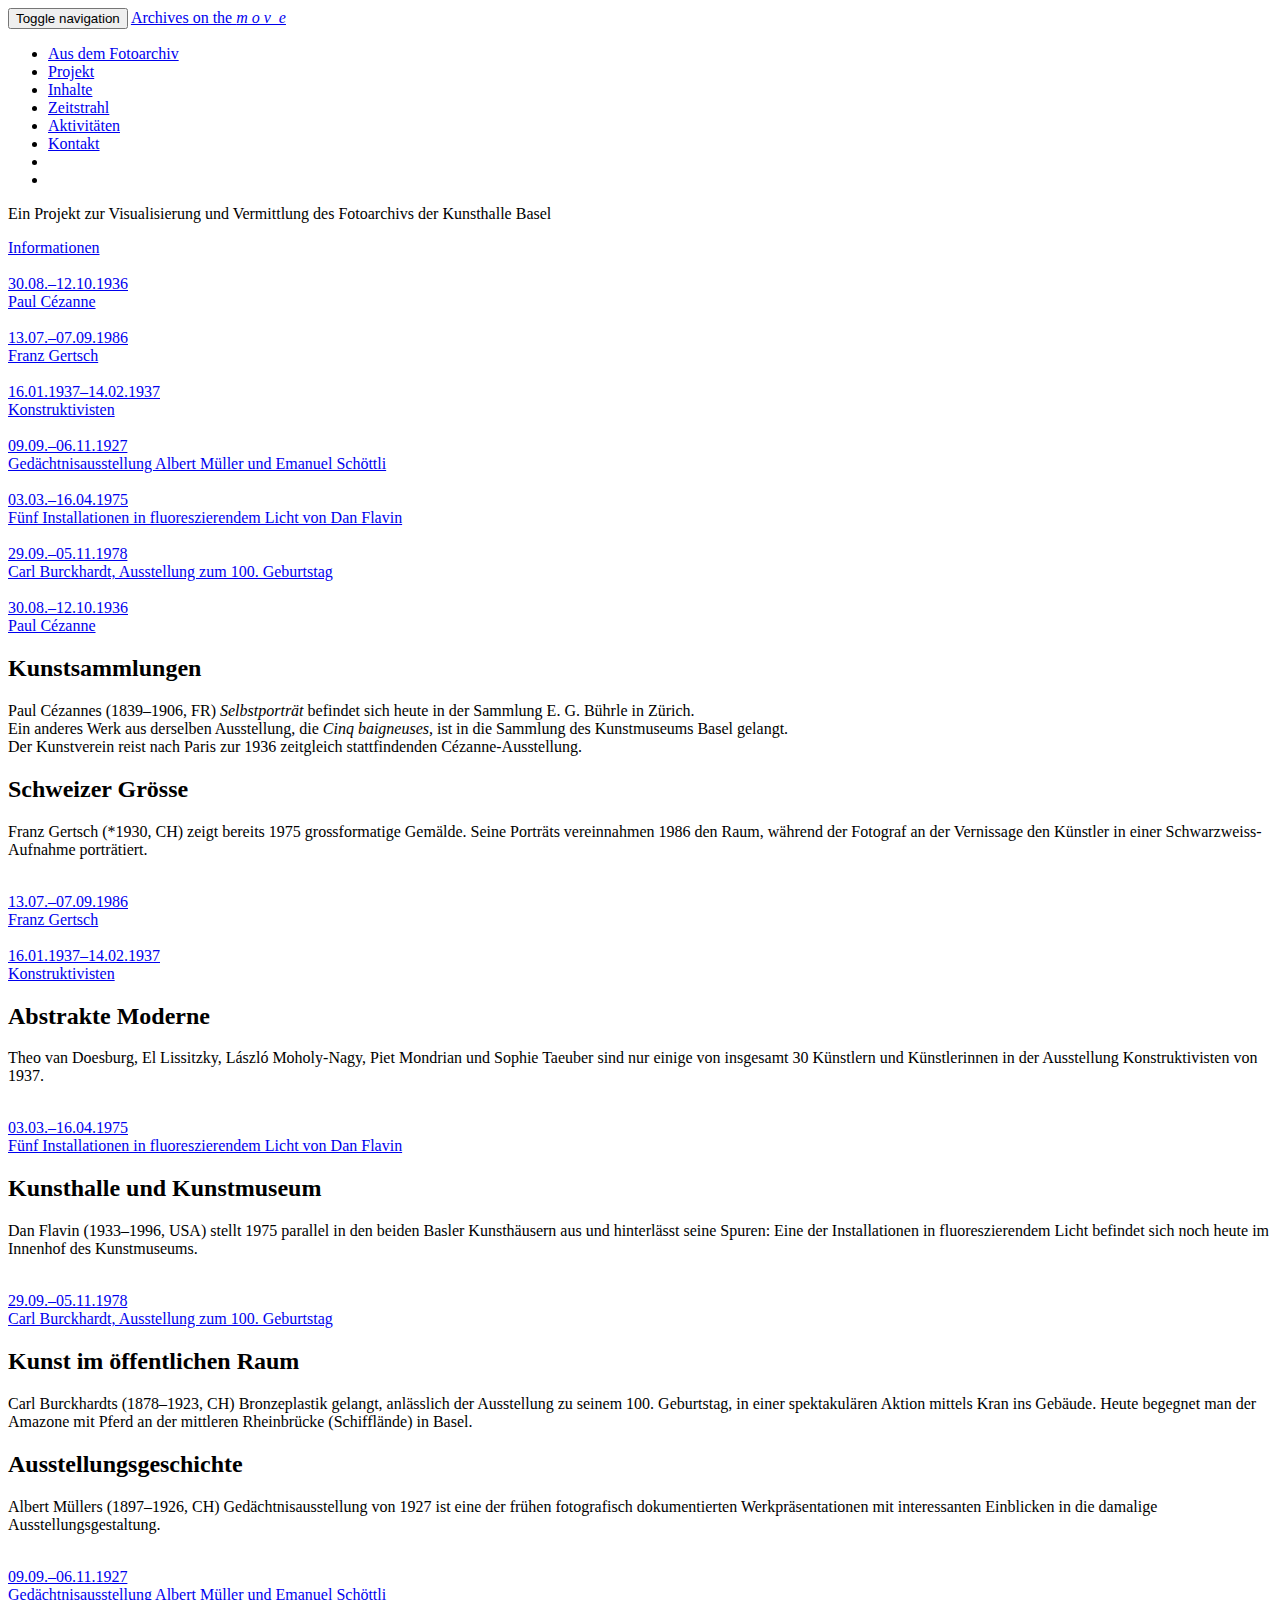
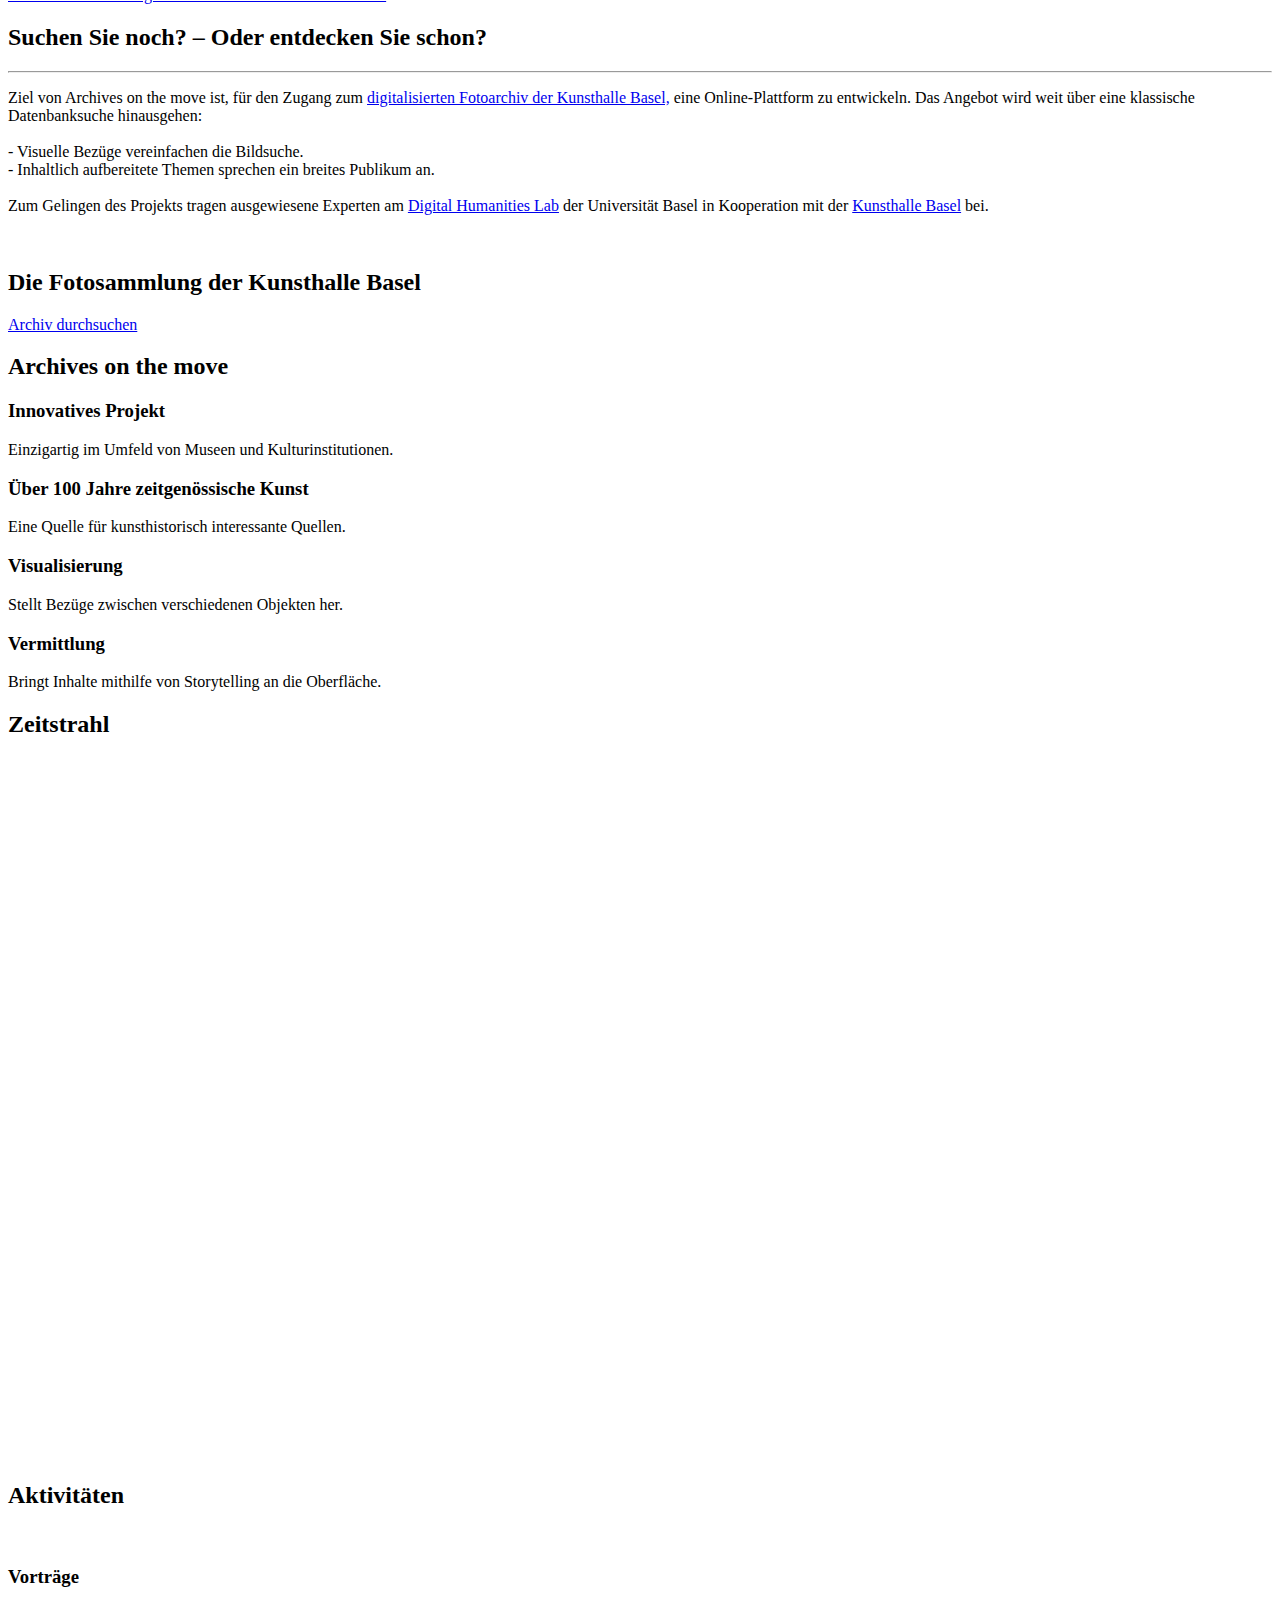
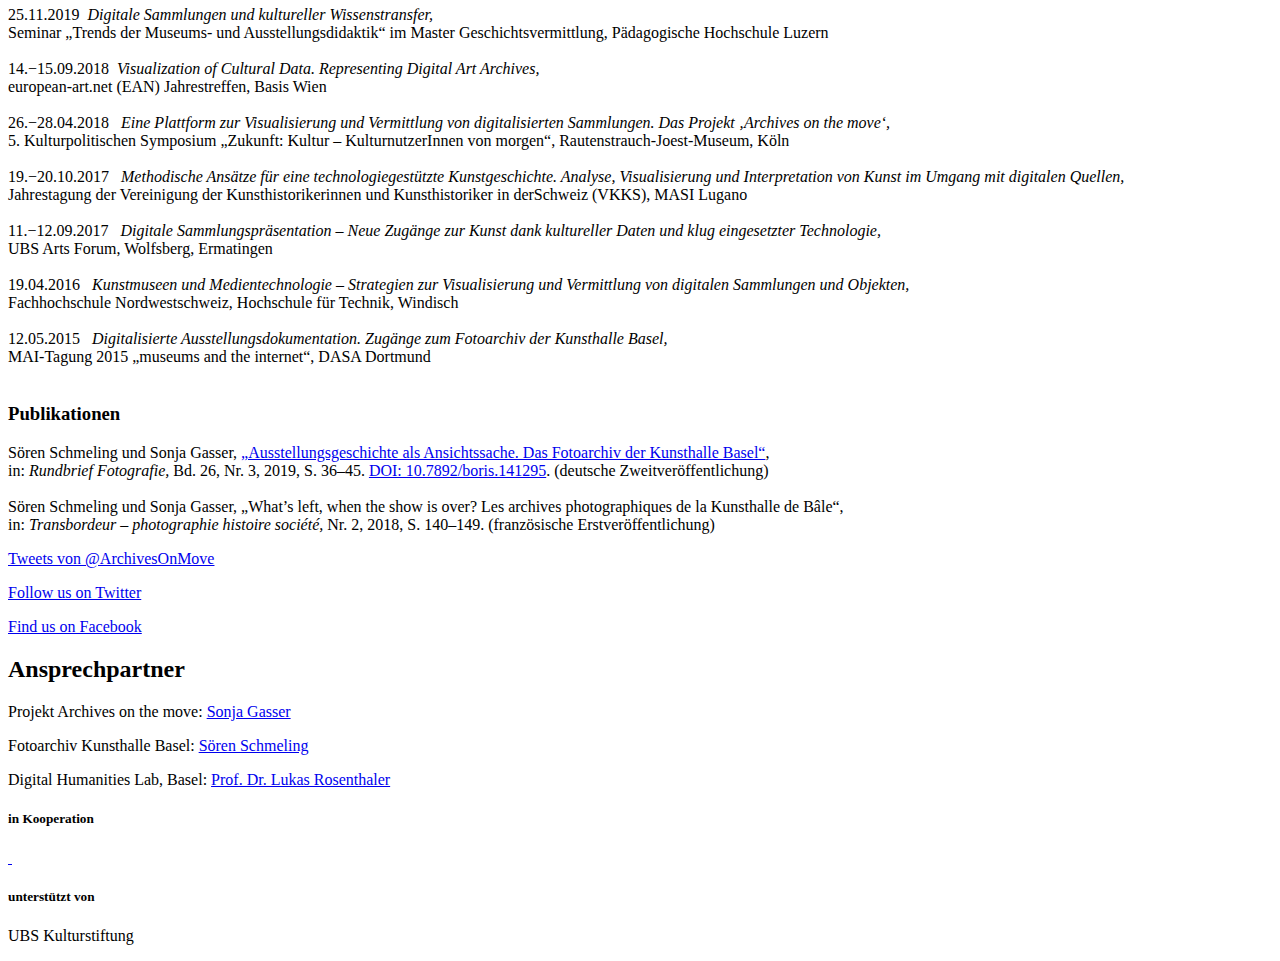
==== index.html @ 8bf98c9d "Initial commit" ====
﻿<!DOCTYPE html>
<html lang="de">

<head>

    <meta charset="utf-8">
    <meta http-equiv="X-UA-Compatible" content="IE=edge">
    <meta name="viewport" content="width=device-width, initial-scale=1">
    <meta name="description" content="">
    <meta name="author" content="">

    <title>Archives on the m o v e - Kunsthalle Basel</title>

    <!-- Bootstrap Core CSS -->
    <link rel="stylesheet" href="css/bootstrap.min.css" type="text/css">

    <!-- Custom Fonts -->
    <link href='http://fonts.googleapis.com/css?family=Open+Sans:300italic,400italic,600italic,700italic,800italic,400,300,600,700,800' rel='stylesheet' type='text/css'>
    <link href='http://fonts.googleapis.com/css?family=Merriweather:400,300,300italic,400italic,700,700italic,900,900italic' rel='stylesheet' type='text/css'>
    <link rel="stylesheet" href="font-awesome/css/font-awesome.min.css" type="text/css">

    <!-- Plugin CSS -->
    <link rel="stylesheet" href="css/animate.min.css" type="text/css">

    <!-- Custom CSS -->
    <link rel="stylesheet" href="css/creative.css" type="text/css">

    <!-- HTML5 Shim and Respond.js IE8 support of HTML5 elements and media queries -->
    <!-- WARNING: Respond.js doesn't work if you view the page via file:// -->
    <!--[if lt IE 9]>
        <script src="https://oss.maxcdn.com/libs/html5shiv/3.7.0/html5shiv.js"></script>
        <script src="https://oss.maxcdn.com/libs/respond.js/1.4.2/respond.min.js"></script>
    <![endif]-->

</head>

<body id="page-top">

    <nav id="mainNav" class="navbar navbar-default navbar-fixed-top">
        <div class="container-fluid">
            <!-- Brand and toggle get grouped for better mobile display -->
            <div class="navbar-header">
                <button type="button" class="navbar-toggle collapsed" data-toggle="collapse" data-target="#bs-example-navbar-collapse-1">
                    <span class="sr-only">Toggle navigation</span>
                    <span class="icon-bar"></span>
                    <span class="icon-bar"></span>
                    <span class="icon-bar"></span>
                </button>
                <a class="navbar-brand page-scroll" href="#page-top">Archives on the <i>m o v &nbspe</i></a>
            </div>

            <!-- Collect the nav links, forms, and other content for toggling -->
            <div class="collapse navbar-collapse" id="bs-example-navbar-collapse-1">
                <ul class="nav navbar-nav navbar-right">
                    <li>
                        <a class="page-scroll" href="#portfolio">Aus dem Fotoarchiv</a>
                    </li>
                    <li>
                        <a class="page-scroll" href="#project">Projekt</a>
                    </li>

                    <li>
                        <a class="page-scroll" href="#inhalte">Inhalte</a>
                    </li>
                    <li>
                        <a class="page-scroll" href="#zeitstrahl">Zeitstrahl</a>
                    </li>
                    <li>
                        <a class="page-scroll" href="#aktivitäten">Aktivitäten</a>
                    </li>
                    <li>
                        <a class="page-scroll" href="#contact">Kontakt</a>
                    </li>
                    <li>
                        <a class="fa fa-twitter" aria-hidden="true" href="https://twitter.com/ArchivesOnMove" target="_blank"></a>
                    </li>
                    <li>
                        <a class="fa fa-facebook" aria-hidden="true" href="https://www.facebook.com/profile.php?id=100011078956440" target="_blank"></a>
                    </li>
                </ul>
            </div>
            <!-- /.navbar-collapse -->
        </div>
        <!-- /.container-fluid -->
    </nav>

    <header>
        <div class="header-content">
            <div class="header-content-inner">
                <!-- <h1>Archives on the m o v &nbspe</h1> -->
                <p>Ein Projekt zur Visualisierung und Vermittlung des Fotoarchivs der Kunsthalle Basel</p>
                <a href="#project" class="btn btn-primary btn-xl page-scroll">Informationen</a>
            </div>
        </div>
    </header>

    <section class="no-padding" id="portfolio">
        <div class="container-fluid">
            <div class="row no-gutter">
                <div class="col-lg-4 col-sm-6">
                    <a href="#cezanne" class="portfolio-box">
                        <img src="http://www.salsah.org/core/sendlocdata.php?res=318632&qtype=full&reduce=3" class="img-responsive" alt="">
                        <div class="portfolio-box-caption">
                            <div class="portfolio-box-caption-content">
                                <div class="project-category text-faded">
                                    30.08.–12.10.1936
                                </div>
                                <div class="project-name">
                                    Paul Cézanne
                                </div>
                            </div>
                        </div>
                    </a>
                </div>
                <div class="col-lg-4 col-sm-6">
                    <a href="#gertsch" class="portfolio-box">
                        <img src="http://www.salsah.org/core/sendlocdata.php?res=60786&qtype=full&reduce=2" class="img-responsive" alt="">
                        <div class="portfolio-box-caption">
                            <div class="portfolio-box-caption-content">
                                <div class="project-category text-faded">
                                    13.07.–07.09.1986
                                </div>
                                <div class="project-name">
                                    Franz Gertsch
                                </div>
                            </div>
                        </div>
                    </a>
                </div>
                <div class="col-lg-4 col-sm-6">
                    <a href="#konstruktivisten" class="portfolio-box">
                        <img src="http://www.salsah.org/core/sendlocdata.php?res=59582&qtype=full&reduce=3" class="img-responsive" alt="">
                        <div class="portfolio-box-caption">
                            <div class="portfolio-box-caption-content">
                                <div class="project-category text-faded">
                                    16.01.1937–14.02.1937
                                </div>
                                <div class="project-name">
                                    Konstruktivisten
                                </div>
                            </div>
                        </div>
                    </a>
                </div>
                <div class="col-lg-4 col-sm-6">
                    <a href="#müller" class="portfolio-box">
                        <img src="http://www.salsah.org/core/sendlocdata.php?res=319058&qtype=full&reduce=3" class="img-responsive" alt="">
                        <div class="portfolio-box-caption">
                            <div class="portfolio-box-caption-content">
                                <div class="project-category text-faded">
                                    09.09.–06.11.1927
                                </div>
                                <div class="project-name">
                                    Gedächtnisausstellung Albert Müller und Emanuel Schöttli
                                </div>
                            </div>
                        </div>
                    </a>
                </div>
                <div class="col-lg-4 col-sm-6">
                    <a href="#flavin" class="portfolio-box">
                        <img src="http://www.salsah.org/core/sendlocdata.php?res=60754&qtype=full&reduce=3" class="img-responsive" alt="">
                        <div class="portfolio-box-caption">
                            <div class="portfolio-box-caption-content">
                                <div class="project-category text-faded">
                                    03.03.–16.04.1975
                                </div>
                                <div class="project-name">
                                    Fünf Installationen in fluoreszierendem Licht von Dan Flavin
                                </div>
                            </div>
                        </div>
                    </a>
                </div>
                <div class="col-lg-4 col-sm-6">
                    <a href="#burckhardt" class="portfolio-box">
                        <img src="http://www.salsah.org/core/sendlocdata.php?res=319160&qtype=full&reduce=2" class="img-responsive" alt="">
                        <div class="portfolio-box-caption">
                            <div class="portfolio-box-caption-content">
                                <div class="project-category text-faded">
                                    29.09.–05.11.1978
                                </div>
                                <div class="project-name">
                                    Carl Burckhardt, Ausstellung zum 100. Geburtstag
                                </div>
                            </div>
                        </div>
                    </a>
                </div>
            </div>
        </div>
    </section>

    <section class="bg-primary" id="album">
        <div class="container">
            <div class="row">
                <div class="col-sm-3 text-left">
                    <a href="#" class="portfolio-box">
                        <img src="http://www.salsah.org/core/sendlocdata.php?res=318632&qtype=full&reduce=4" class="img-responsive" id="cezanne" alt="">
                        <div class="portfolio-box-caption">
                            <div class="portfolio-box-caption-content">
                                <div class="project-category text-faded">
                                    30.08.–12.10.1936
                                </div>
                                <div class="project-name">
                                    Paul Cézanne
                                </div>
                            </div>
                        </div>
                    </a>
                    <p></p>
                    <h2 class="section-heading">Kunstsammlungen</h2>
                    <p class="text-faded">
                        Paul Cézannes (1839–1906, FR) <i>Selbstporträt</i> befindet sich heute in der Sammlung E. G. Bührle in Zürich. </br>
                        Ein anderes Werk aus derselben Ausstellung, die <i>Cinq baigneuses,</i> ist in die Sammlung des Kunstmuseums Basel gelangt. </br>
                        Der Kunstverein reist nach Paris zur 1936 zeitgleich stattfindenden Cézanne-Ausstellung.
                    </p>
                </div>
                <div class="col-sm-3 text-left">
                    <h2 class="section-heading" id="gertsch">Schweizer Grösse</h2>
                    <p class="text-faded">
                        Franz Gertsch (*1930, CH) zeigt bereits 1975 grossformatige Gemälde. Seine Porträts vereinnahmen 1986 den Raum, während der Fotograf an der Vernissage den Künstler in einer Schwarzweiss-Aufnahme porträtiert.
                    </p>
                    <a href="#" class="portfolio-box">
                        <img src="http://www.salsah.org/core/sendlocdata.php?res=60786&qtype=full&reduce=4" class="img-responsive" alt="">
                        <div class="portfolio-box-caption">
                            <div class="portfolio-box-caption-content">
                                <div class="project-category text-faded">
                                    13.07.–07.09.1986
                                </div>
                                <div class="project-name">
                                    Franz Gertsch
                                </div>
                            </div>
                        </div>
                    </a>
                </div>
                <div class="col-sm-3 col-sm-offset-3 text-left">
                    <a href="#" class="portfolio-box">
                        <img src="http://www.salsah.org/core/sendlocdata.php?res=59582&qtype=full&reduce=4" class="img-responsive" id="konstruktivisten" alt="">
                        <div class="portfolio-box-caption">
                            <div class="portfolio-box-caption-content">
                                <div class="project-category text-faded">
                                    16.01.1937–14.02.1937
                                </div>
                                <div class="project-name">
                                    Konstruktivisten
                                </div>
                            </div>
                        </div>
                    </a>
                    <p></p>
                    <h2 class="section-heading">Abstrakte Moderne</h2>
                    <p class="text-faded">
                        Theo van Doesburg, El Lissitzky, László Moholy-Nagy, Piet Mondrian und Sophie Taeuber sind nur einige von insgesamt 30 Künstlern und Künstlerinnen in der Ausstellung Konstruktivisten von 1937.
                    </p>
                </div>
            </div>
            <div class="clearfix visible-sm-block"></div>
            <div class="row">
                <div class="col-sm-3 col-sm-offset-0 text-left">
                    <a href="#" class="portfolio-box">
                        <img src="http://www.salsah.org/core/sendlocdata.php?res=60754&qtype=full&reduce=4" class="img-responsive" id="flavin" alt="">
                        <div class="portfolio-box-caption">
                            <div class="portfolio-box-caption-content">
                                <div class="project-category text-faded">
                                    03.03.–16.04.1975
                                </div>
                                <div class="project-name">
                                    Fünf Installationen in fluoreszierendem Licht von Dan Flavin
                                </div>
                            </div>
                        </div>
                    </a>
                    <p></p>
                    <h2 class="section-heading">Kunsthalle und Kunstmuseum</h2>
                    <p class="text-faded">
                        Dan Flavin (1933–1996, USA) stellt 1975 parallel in den beiden Basler Kunsthäusern aus und hinterlässt seine Spuren: Eine der Installationen in fluoreszierendem Licht befindet sich noch heute im Innenhof des Kunstmuseums.
                    </p>
                </div>
                <div class="col-sm-3 col-sm-offset-3 text-left">
                    <a href="#" class="portfolio-box">
                        <img src="http://www.salsah.org/core/sendlocdata.php?res=319160&qtype=full&reduce=3" class="img-responsive" id="burckhardt" alt="">
                        <div class="portfolio-box-caption">
                            <div class="portfolio-box-caption-content">
                                <div class="project-category text-faded">
                                    29.09.–05.11.1978
                                </div>
                                <div class="project-name">
                                    Carl Burckhardt, Ausstellung zum 100. Geburtstag
                                </div>
                            </div>
                        </div>
                    </a>
                    <p></p>
                    <h2 class="section-heading">Kunst im öffentlichen Raum</h2>
                    <p class="text-faded">
                        Carl Burckhardts (1878–1923, CH) Bronzeplastik gelangt, anlässlich der Ausstellung zu seinem 100. Geburtstag, in einer spektakulären Aktion mittels Kran ins Gebäude. Heute begegnet man der Amazone mit Pferd an der mittleren Rheinbrücke (Schifflände) in
                        Basel.
                    </p>
                </div>
                <div class="col-sm-3 col-sm-offset-0 text-left">
                    <h2 class="section-heading" id="müller">Ausstellungsgeschichte</h2>
                    <p class="text-faded">
                        Albert Müllers (1897–1926, CH) Gedächtnisausstellung von 1927 ist eine der frühen fotografisch dokumentierten Werkpräsentationen mit interessanten Einblicken in die damalige Ausstellungsgestaltung.
                    </p>
                    <a href="#" class="portfolio-box">
                        <img src="http://www.salsah.org/core/sendlocdata.php?res=319058&qtype=full&reduce=4" class="img-responsive" alt="">
                        <div class="portfolio-box-caption">
                            <div class="portfolio-box-caption-content">
                                <div class="project-category text-faded">
                                    09.09.–06.11.1927
                                </div>
                                <div class="project-name">
                                    Gedächtnisausstellung Albert Müller und Emanuel Schöttli
                                </div>
                            </div>
                        </div>
                    </a>
                </div>
            </div>

    </section>

    <aside id="project">
        <div class="container">
            <div class="row">
                <div class="col-lg-8 col-lg-offset-2 text-left">
                    <h2 class="section-heading">Suchen Sie noch? – Oder entdecken Sie schon?</h2>
                    <hr class="light">
                    <p class="text-muted">
                        Ziel von Archives on the move ist, für den Zugang zum <a href="http://www.salsah.org/kuhaba" target="_blank"> digitalisierten Fotoarchiv der Kunsthalle Basel,</a> eine Online-Plattform zu entwickeln. Das Angebot wird weit über
                        eine klassische Datenbanksuche hinausgehen: </br>
                        </br>
                        - Visuelle Bezüge vereinfachen die Bildsuche.
                        </br>- Inhaltlich aufbereitete Themen sprechen ein breites Publikum an. </br>
                        </br>
                        Zum Gelingen des Projekts tragen ausgewiesene Experten am <a href="http://www.dhlab.unibas.ch/" target="_blank">Digital Humanities Lab</a> der Universität Basel in Kooperation mit der <a href="http://www.kunsthallebasel.ch/" target="_blank">Kunsthalle Basel</a>                        bei.
                    </p>
                </div>
            </div>
        </div>
    </aside>

    <aside class="bg-primary">
        <div class="container text-center">
            <div class="call-to-action">
                <a href="http://www.salsah.org/kuhaba/" target="_blank">
                    <img src="http://www.salsah.org/core/sendlocdata.php?res=60786&qtype=full&reduce=5" width="12%" class="img-circle img-responsive center-block" alt="">
                </a>
                <p></p>
                <h2>Die Fotosammlung der Kunsthalle Basel</h2>
                <a href="http://www.salsah.org/kuhaba/" target="_blank" class="btn btn-default btn-xl wow tada">Archiv durchsuchen</a>
            </div>
        </div>
    </aside>

    <section id="inhalte">
        <div class="container">
            <div class="row">
                <div class="col-lg-12 text-left">
                    <h2 class="section-heading">Archives on the move</h2>
                    <!-- <hr class="primary"> -->
                </div>
            </div>
        </div>
        <div class="container">
            <div class="row">
                <div class="col-lg-3 col-md-6 text-left">
                    <div class="service-box">
                        <i class="fa fa-4x fa-diamond wow bounceIn text-primary"></i>
                        <h3>Innovatives Projekt</h3>
                        <p class="text-muted">Einzigartig im Umfeld von Museen und Kulturinstitutionen.</p>
                    </div>
                </div>
                <div class="col-lg-3 col-md-6 text-left">
                    <div class="service-box">
                        <i class="fa fa-4x fa-paper-plane wow bounceIn text-primary" data-wow-delay=".1s"></i>
                        <h3>Über 100 Jahre zeitgenössische Kunst</h3>
                        <p class="text-muted">Eine Quelle für kunsthistorisch interessante Quellen.</p>
                    </div>
                </div>
                <div class="col-lg-3 col-md-6 text-left">
                    <div class="service-box">
                        <i class="fa fa-4x fa-newspaper-o wow bounceIn text-primary" data-wow-delay=".2s"></i>
                        <h3>Visualisierung</h3>
                        <p class="text-muted">Stellt Bezüge zwischen verschiedenen Objekten her.</p>
                    </div>
                </div>
                <div class="col-lg-3 col-md-6 text-left">
                    <div class="service-box">
                        <i class="fa fa-4x fa-heart wow bounceIn text-primary" data-wow-delay=".3s"></i>
                        <h3>Vermittlung</h3>
                        <p class="text-muted">Bringt Inhalte mithilfe von Storytelling an die Oberfläche.</p>
                    </div>
                </div>
            </div>
        </div>
    </section>

    <section id="zeitstrahl" class="no-padding">
        <div class="container">
            <div class="row">
                <div class="col-lg-12 text-left">
                    <h2 class="section-heading">Zeitstrahl</h2>
                    <!-- <hr class="primary"> -->
                </div>
            </div>
        </div>
        <iframe src="http://archivesonthemove.org/timeline" width="100%" height="700" frameborder="0" allowTransparency="true"></iframe>
    </section>

    <section id="aktivitäten">
        <div class="container">
            <div class="row">
                <div class="col-lg-12 text-left">
                    <h2 class="section-heading">Aktivitäten</h2>
                    <!-- <hr class="primary"> -->
                    <p>
                        </br>
                        <h3>Vorträge</h3>
                        <p class="text-muted">
                            25.11.2019&ensp;<i>Digitale Sammlungen und kultureller Wissenstransfer,</i> <br>Seminar „Trends der Museums- und Ausstellungsdidaktik“ im Master Geschichtsvermittlung, Pädagogische Hochschule Luzern
                            <br /> <br /> 14.−15.09.2018&ensp;<i>Visualization of Cultural Data. Representing Digital Art Archives,</i> <br>european-art.net (EAN) Jahrestreffen, Basis Wien
                            <br /> <br /> 26.−28.04.2018&ensp;
                            <i>Eine Plattform zur Visualisierung und Vermittlung von digitalisierten Sammlungen. Das Projekt ‚Archives on the move‘,</i> <br>5. Kulturpolitischen Symposium „Zukunft: Kultur – KulturnutzerInnen von morgen“, Rautenstrauch-Joest-Museum,
                            Köln
                            <br /> <br /> 19.−20.10.2017&ensp;
                            <i>Methodische Ansätze für eine technologiegestützte Kunstgeschichte. Analyse, Visualisierung und Interpretation von Kunst im Umgang mit digitalen Quellen,</i> <br>Jahrestagung der Vereinigung der Kunsthistorikerinnen und Kunsthistoriker
                            in derSchweiz (VKKS), MASI Lugano
                            <br /> <br /> 11.−12.09.2017&ensp;
                            <i>Digitale Sammlungspräsentation – Neue Zugänge zur Kunst dank kultureller Daten und klug eingesetzter Technologie,</i> <br>UBS Arts Forum, Wolfsberg, Ermatingen
                            <br /> <br /> 19.04.2016&ensp;
                            <i>Kunstmuseen und Medientechnologie – Strategien zur Visualisierung und Vermittlung von digitalen Sammlungen und Objekten,</i> <br>Fachhochschule Nordwestschweiz, Hochschule für Technik, Windisch
                            <br /> <br /> 12.05.2015&ensp;
                            <i>Digitalisierte Ausstellungsdokumentation. Zugänge zum Fotoarchiv der Kunsthalle Basel,</i> <br>MAI-Tagung 2015 „museums and the internet“, DASA Dortmund

                            </br>
                            </br>
                            <h3>Publikationen</h3>
                            <p class="text-muted">
                                Sören Schmeling und Sonja Gasser, <a href="https://boris.unibe.ch/141295/1/RF103_Schmeling%2BGasser.pdf" target="_blank">„Ausstellungsgeschichte als Ansichtssache. Das Fotoarchiv der Kunsthalle Basel“</a>, <br>in: <i>Rundbrief Fotografie,</i>                                Bd. 26, Nr. 3, 2019, S. 36–45. <a href="http://dx.doi.org/10.7892/boris.141295" target="_blank">DOI: 10.7892/boris.141295</a>. (deutsche Zweitveröffentlichung)
                                <br />
                                <br /> Sören Schmeling und Sonja Gasser, „What’s left, when the show is over? Les archives photographiques de la Kunsthalle de Bâle“, <br>in: <i>Transbordeur – photographie histoire société,</i> Nr. 2, 2018, S. 140–149.
                                (französische Erstveröffentlichung)
                            </p>
                </div>
            </div>
        </div>
    </section>

    <aside class="bg-primary">
        <div class="container text-center">
            <div class="call-to-action">
                <a class="twitter-timeline" href="https://twitter.com/ArchivesOnMove" data-widget-id="733947435089821696">Tweets von @ArchivesOnMove </a>
                <script>
                    ! function(d, s, id) {
                        var js, fjs = d.getElementsByTagName(s)[0],
                            p = /^http:/.test(d.location) ? 'http' : 'https';
                        if (!d.getElementById(id)) {
                            js = d.createElement(s);
                            js.id = id;
                            js.src = p + "://platform.twitter.com/widgets.js";
                            fjs.parentNode.insertBefore(js, fjs);
                        }
                    }(document, "script", "twitter-wjs");
                </script>
                <p></p>
                <a href="https://twitter.com/ArchivesOnMove" target="_blank" class="btn btn-default btn-xl wow tada"> <i class="fa fa-adjust fa-twitter" aria-hidden="true"></i> Follow us on Twitter</a>
                <p></p>
                <a href="https://www.facebook.com/profile.php?id=100011078956440" target="_blank" class="btn btn-default btn-xl wow tada"><i class="fa fa-adjust fa-facebook" aria-hidden="true"></i> Find us on Facebook</a>
            </div>
        </div>
    </aside>

    <section id="contact">
        <div class="container">
            <div class="row">
                <div class="col-lg-8 col-lg-offset-3 text-left">
                    <h2 class="section-heading">Ansprechpartner</h2>
                    <!-- <hr class="primary"> -->
                    <p>
                        <p>Projekt Archives on the move: <a href="mailto:sonjagasser@hotmail.com">Sonja Gasser</a></p>
                        <p>Fotoarchiv Kunsthalle Basel: <a href="mailto:sschmeling@kunsthallebasel.ch">Sören Schmeling</a></p>
                        <p>Digital Humanities Lab, Basel: <a href="mailto:lukas.rosenthaler@unibas.ch">Prof. Dr. Lukas Rosenthaler</a></p>
                </div>
                <!--
                            <div class="col-lg-4 col-lg-offset-3 text-left">
                                <i class="fa fa-phone fa-3x wow bounceIn"></i>
                                <p>123-456-6789</p>
                            </div>
                            <div class="col-lg-4 text-left">
                                <i class="fa fa-envelope-o fa-3x wow bounceIn" data-wow-delay=".1s"></i>
                                <p><a href="mailto:your-email@your-domain.com">feedback@startbootstrap.com</a></p>
                            </div>
                            -->
            </div>
        </div>
    </section>

    <aside class="bg-dark">
        <div class="container text-left">
            <div class="row">
                <div class="col-sm-9 text-left">
                    <h5>in Kooperation</h5>
                    <a href="http://dhlab.unibas.ch/" target="_blank">
                        <img src="img/dhlab.png" class="img-responsive" alt="">
                    </a>
                    <a href="http://www.kunsthallebasel.ch/" target="_blank">
                        <img src="img/Kunsthalle Basel.png" class="img-responsive" alt="">
                    </a>
                </div>
                <div class="col-sm-3 text-left">
                    <h5>unterstützt von</h5>
                    <p>UBS Kulturstiftung</p>
                </div>
            </div>
        </div>
    </aside>

    <!-- jQuery -->
    <script src="js/jquery.js"></script>

    <!-- Bootstrap Core JavaScript -->
    <script src="js/bootstrap.min.js"></script>

    <!-- Plugin JavaScript -->
    <script src="js/jquery.easing.min.js"></script>
    <script src="js/jquery.fittext.js"></script>
    <script src="js/wow.min.js"></script>

    <!-- Custom Theme JavaScript -->
    <script src="js/creative.js"></script>

</body>

</html>
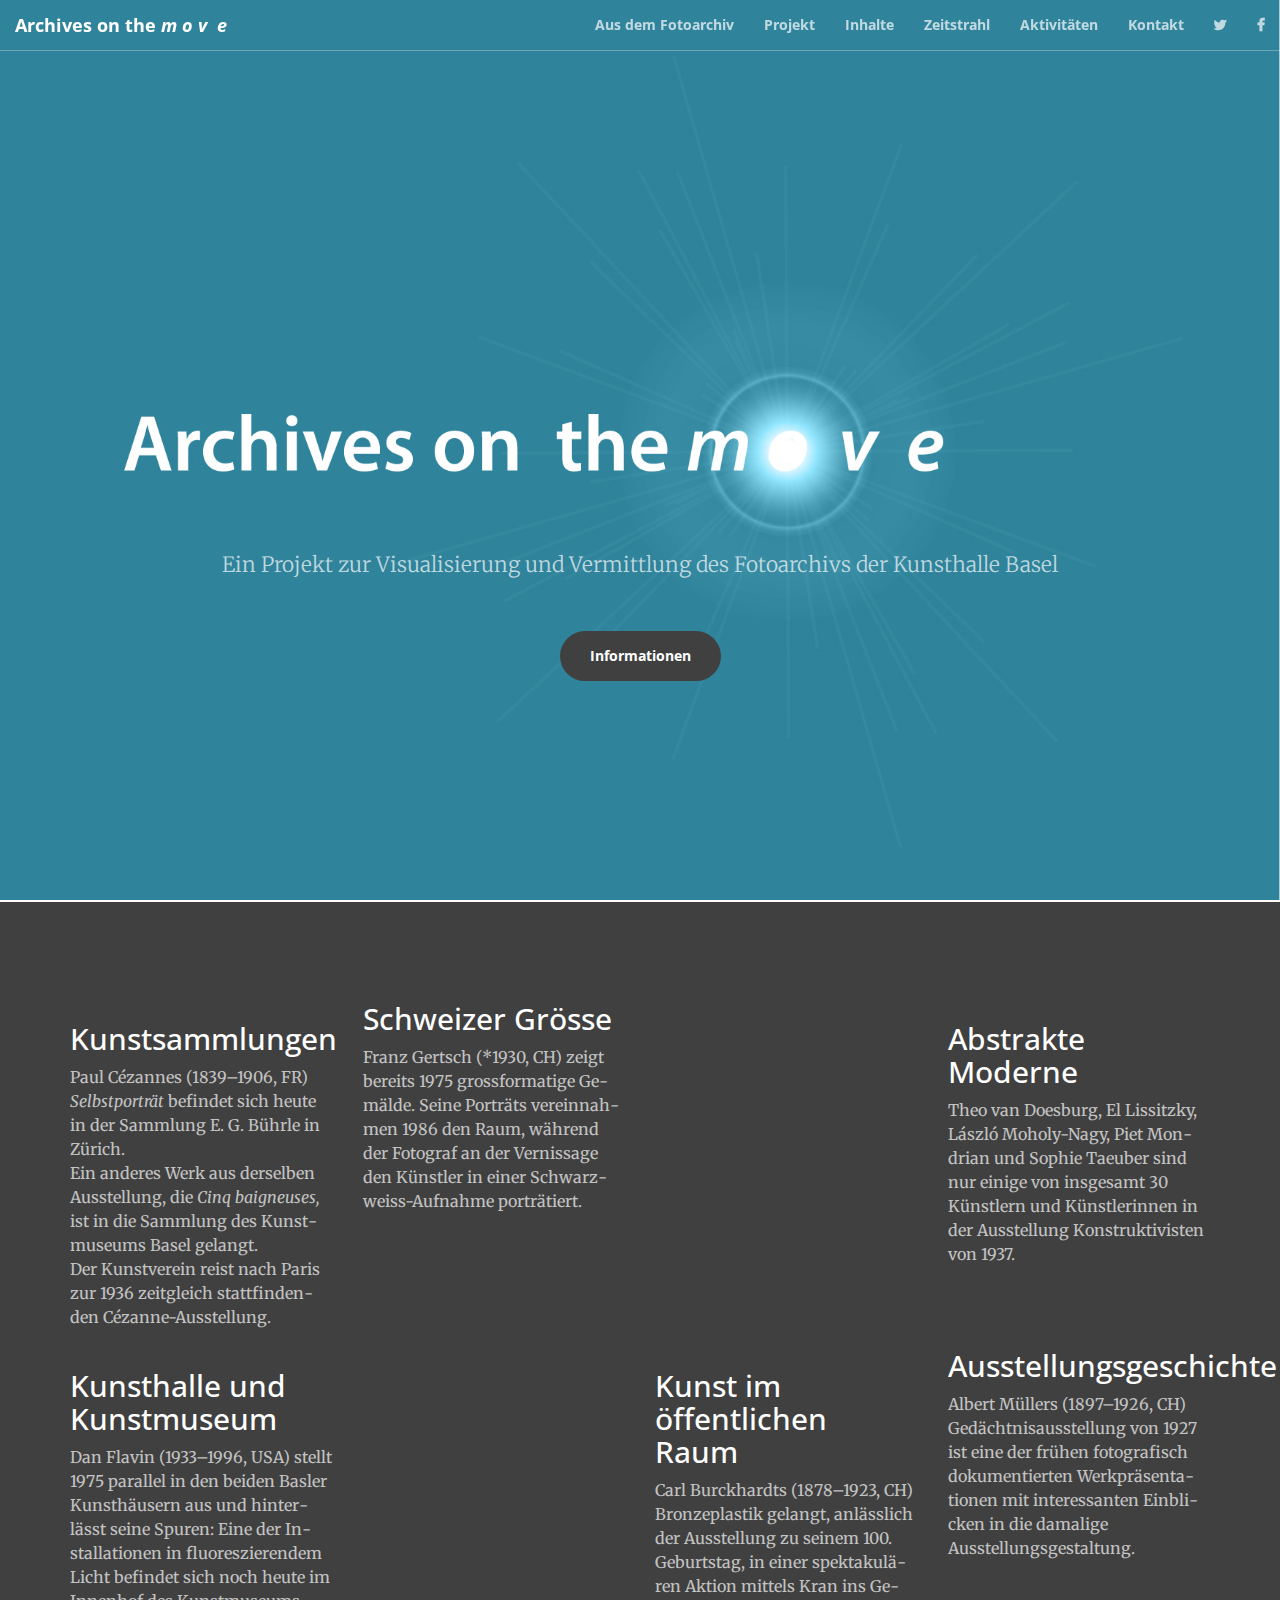
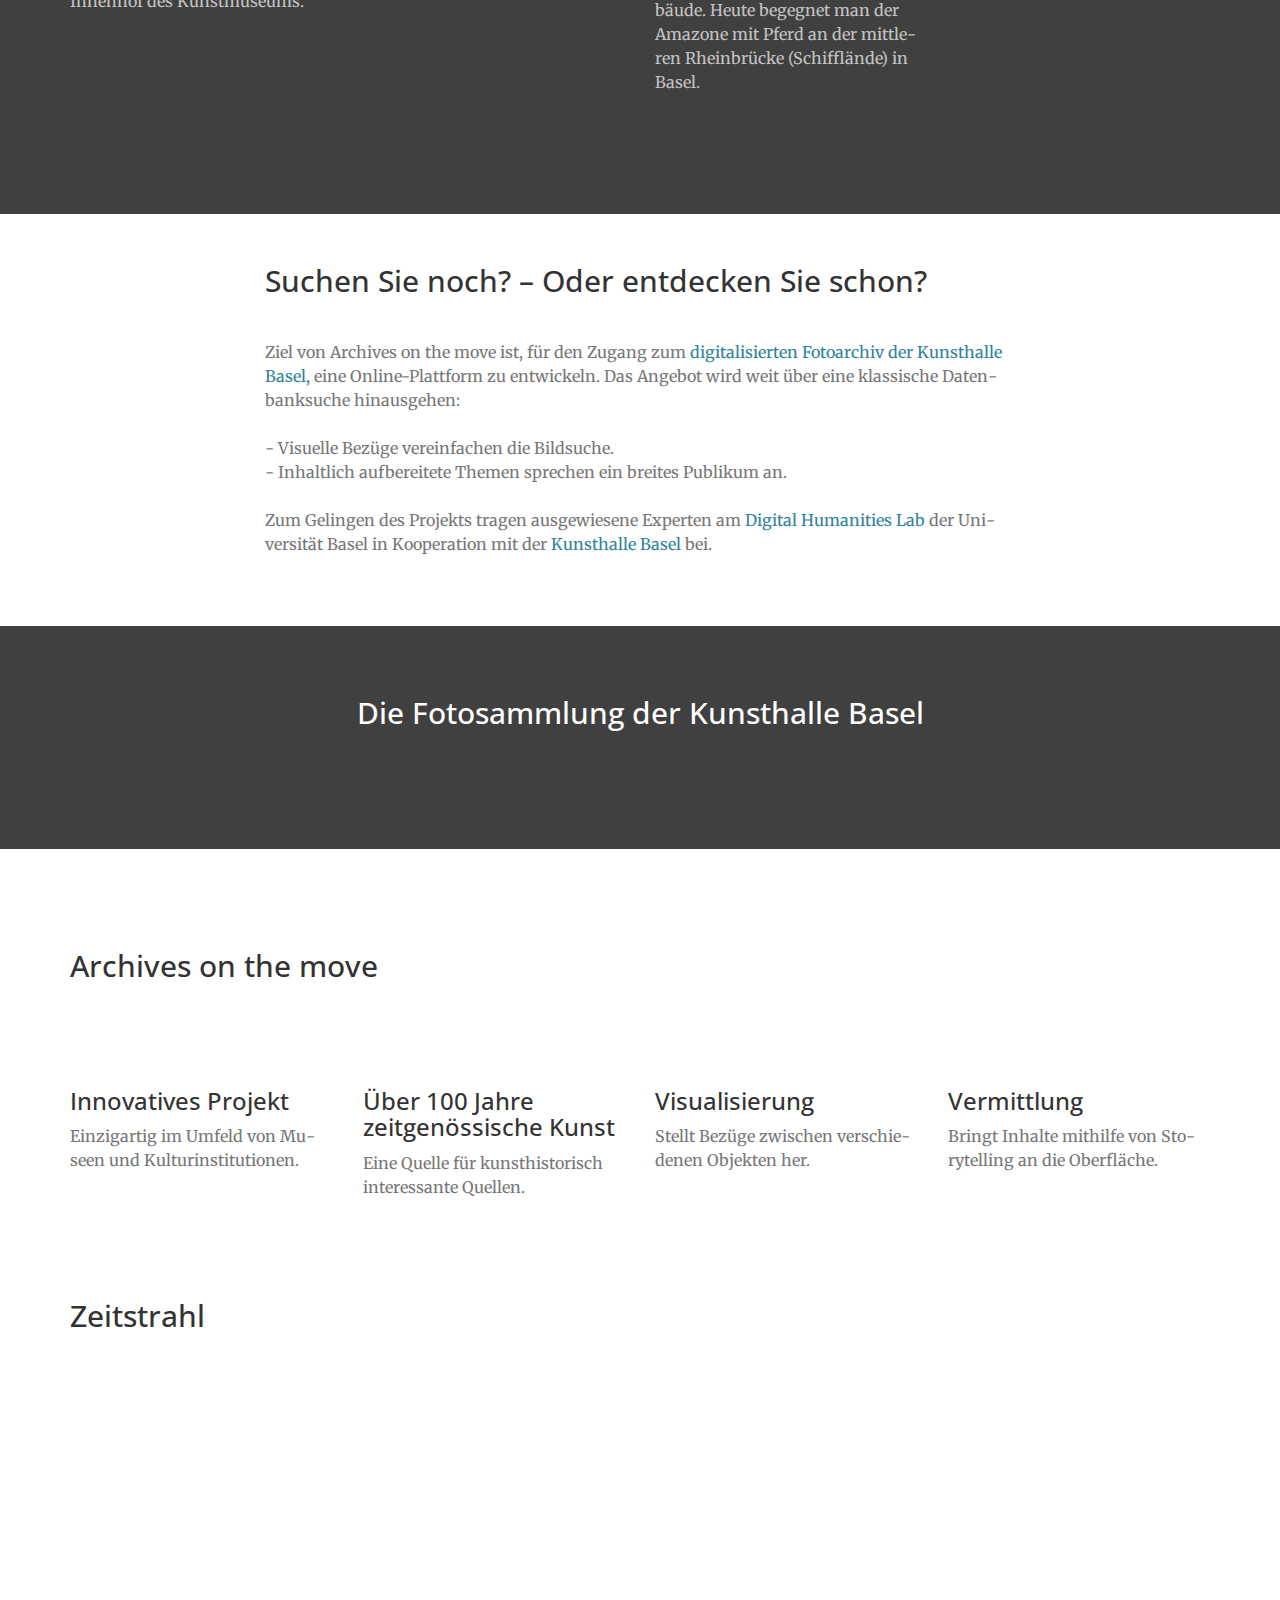
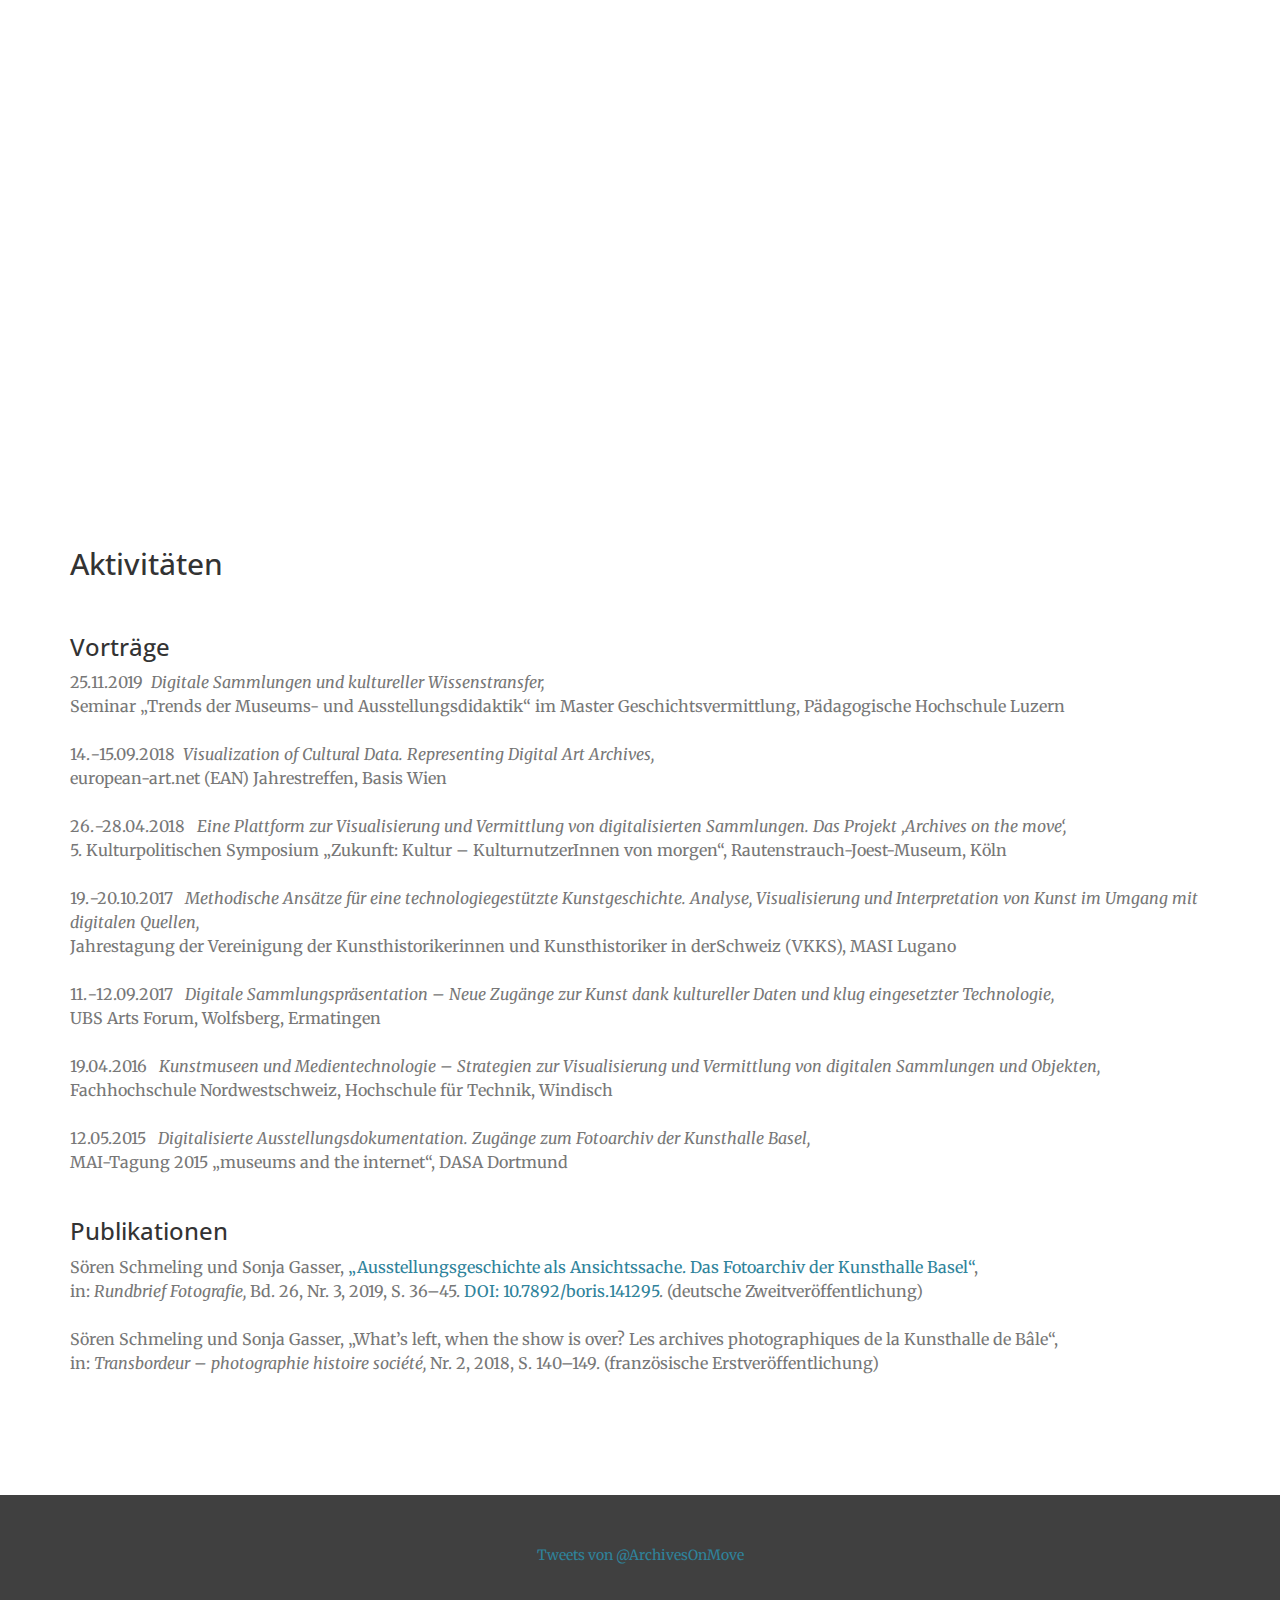
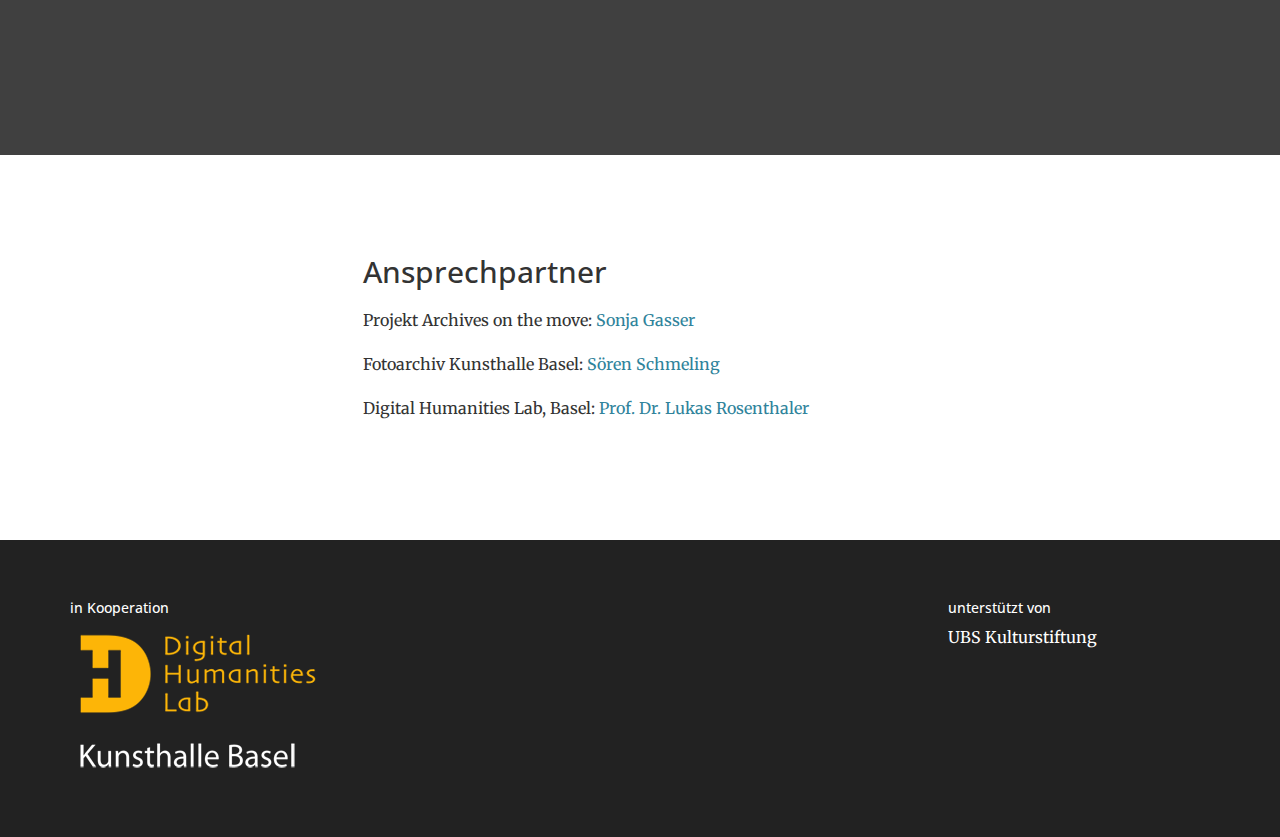
==== commit 7e311bed: "Update timeline path in index.html" ====
--- a/index.html
+++ b/index.html
@@ -407,7 +407,10 @@
                 </div>
             </div>
         </div>
+        <!-- 
         <iframe src="http://archivesonthemove.org/timeline" width="100%" height="700" frameborder="0" allowTransparency="true"></iframe>
+        -->
+        <iframe src="https://github.com/SonjaGasser/archivesonthemove/blob/main/timeline/index.html" width="100%" height="700" frameborder="0" allowTransparency="true"></iframe>
     </section>
 
     <section id="aktivitäten">
--- a/css/creative.css
+++ b/css/creative.css
@@ -0,0 +1,400 @@
+﻿html,
+body {
+  height: 100%;
+  width: 100%;
+}
+body {
+  font-family: 'Merriweather', 'Helvetica Neue', Arial, sans-serif;
+}
+hr {
+  border-color: #404040;
+  border-width: 3px;
+  max-width: 50px;
+}
+hr.light {
+  border-color: white;
+}
+a {
+  -webkit-transition: all 0.35s;
+  -moz-transition: all 0.35s;
+  transition: all 0.35s;
+  color: #2f839b;
+}
+a:hover,
+a:focus {
+  color: #2f839b;
+}
+h1,
+h2,
+h3,
+h4,
+h5,
+h6 {
+  font-family: 'Open Sans', 'Helvetica Neue', Arial, sans-serif;
+}
+p {
+  font-size: 16px;
+  line-height: 1.5;
+  margin-bottom: 20px;
+  hyphens: auto;  
+}
+.bg-primary {
+  background-color: #404040;
+}
+.bg-dark {
+  background-color: #222;
+  color: white;
+}
+.text-faded {
+  color: rgba(255, 255, 255, 0.7);
+}
+section {
+  padding: 100px 0;
+}
+aside {
+  padding: 50px 0;
+}
+.no-padding {
+  padding: 0;
+}
+.navbar-default {
+  background-color: white;
+  border-color: rgba(34, 34, 34, 0.05);
+  font-family: 'Open Sans', 'Helvetica Neue', Arial, sans-serif;
+  -webkit-transition: all 0.35s;
+  -moz-transition: all 0.35s;
+  transition: all 0.35s;
+}
+.navbar-default .navbar-header .navbar-brand {
+  color: #404040;
+  font-family: 'Open Sans', 'Helvetica Neue', Arial, sans-serif;
+  font-weight: 700;
+  text-transform: none;
+}
+.navbar-default .navbar-header .navbar-brand:hover,
+.navbar-default .navbar-header .navbar-brand:focus {
+  color: #2f839b;
+}
+.navbar-default .nav > li > a,
+.navbar-default .nav > li > a:focus {
+  text-transform: none;
+  font-weight: 700;
+  font-size: 14px;
+  color: #2f839b;
+}
+.navbar-default .nav > li > a:hover,
+.navbar-default .nav > li > a:focus:hover {
+  color: #404040;
+}
+.navbar-default .nav > li.active > a,
+.navbar-default .nav > li.active > a:focus {
+  color: #404040 !important;
+  background-color: transparent;
+}
+.navbar-default .nav > li.active > a:hover,
+.navbar-default .nav > li.active > a:focus:hover {
+  background-color: transparent;
+}
+@media (min-width: 768px) {
+  .navbar-default {
+    background-color: transparent;
+    border-color: rgba(255, 255, 255, 0.3);
+  }
+  .navbar-default .navbar-header .navbar-brand {
+    color: rgba(255, 255, 255, 0.7);
+  }
+  .navbar-default .navbar-header .navbar-brand:hover,
+  .navbar-default .navbar-header .navbar-brand:focus {
+    color: white;
+  }
+  .navbar-default .nav > li > a,
+  .navbar-default .nav > li > a:focus {
+    color: rgba(255, 255, 255, 0.7);
+  }
+  .navbar-default .nav > li > a:hover,
+  .navbar-default .nav > li > a:focus:hover {
+    color: white;
+  }
+  .navbar-default.affix {
+    background-color: white;
+    border-color: rgba(34, 34, 34, 0.05);
+  }
+  .navbar-default.affix .navbar-header .navbar-brand {
+    color: #404040;
+    font-size: 15px;
+  }
+  .navbar-default.affix .navbar-header .navbar-brand:hover,
+  .navbar-default.affix .navbar-header .navbar-brand:focus {
+    color: #2f839b;
+  }
+  .navbar-default.affix .nav > li > a,
+  .navbar-default.affix .nav > li > a:focus {
+    color: #2f839b;
+  }
+  .navbar-default.affix .nav > li > a:hover,
+  .navbar-default.affix .nav > li > a:focus:hover {
+    color: #404040;
+  }
+}
+header {
+  position: relative;
+  width: 100%;
+  min-height: auto;
+  -webkit-background-size: cover;
+  -moz-background-size: cover;
+  background-size: cover;
+  -o-background-size: cover;
+  background-position: center;
+  background-image: url('../img/header.jpg');
+  text-align: center;
+  color: white;
+}
+header .header-content {
+  position: absolute;
+  text-align: center;
+  padding: 100px 15px 100px;
+  width: 100%;
+}
+header .header-content .header-content-inner h1 {
+  font-weight: 700;
+  text-transform: none;
+  margin-top: auto;
+  margin-left: auto;
+  margin-bottom: 0;
+}
+header .header-content .header-content-inner hr {
+  margin: 50px auto;
+}
+header .header-content .header-content-inner p {
+  font-weight: 300;
+  color: rgba(255, 255, 255, 0.7);
+  font-size: 16px;
+  margin-bottom: 50px;
+}
+@media (min-width: 100px) {
+  header {
+    min-height: 100%;
+  }
+  header .header-content {
+    position: absolute;
+    top: 72%;
+    -webkit-transform: translateY(-60%);
+    -ms-transform: translateY(-60%);
+    transform: translateY(-60%);
+    padding: auto 50px;
+  }
+  header .header-content .header-content-inner {
+    max-width: 100%;
+    margin-left: auto;
+    margin-right: auto;
+  }
+  header .header-content .header-content-inner p {
+    font-size: 1.5em;
+    max-width: 80%;
+    margin-left: auto;
+    margin-right: auto;
+  }
+}
+.section-heading {
+  margin-top: 0;
+}
+.service-box {
+  max-width: 400px;
+  margin: 50px auto 0;
+}
+@media (min-width: 992px) {
+  .service-box {
+    margin: 20px auto 0;
+  }
+}
+.service-box p {
+  margin-bottom: 0;
+}
+.portfolio-box {
+  position: relative;
+  display: block;
+  max-width: 650px;
+  margin: 0 auto;
+}
+.portfolio-box .portfolio-box-caption {
+  color: white;
+  opacity: 0;
+  display: block;
+  background: rgba(33, 33, 33, 0.5);
+  position: absolute;
+  bottom: 0;
+  text-align: center;
+  width: 100%;
+  height: 100%;
+  -webkit-transition: all 0.35s;
+  -moz-transition: all 0.35s;
+  transition: all 0.35s;
+}
+.portfolio-box .portfolio-box-caption .portfolio-box-caption-content {
+  width: 100%;
+  text-align: center;
+  position: absolute;
+  top: 50%;
+  transform: translateY(-50%);
+}
+.portfolio-box .portfolio-box-caption .portfolio-box-caption-content .project-category,
+.portfolio-box .portfolio-box-caption .portfolio-box-caption-content .project-name {
+  font-family: 'Open Sans', 'Helvetica Neue', Arial, sans-serif;
+  padding: 0 15px;
+}
+.portfolio-box .portfolio-box-caption .portfolio-box-caption-content .project-category {
+  text-transform: none;
+  font-weight: 600;
+  font-size: 14px;
+}
+.portfolio-box .portfolio-box-caption .portfolio-box-caption-content .project-name {
+  font-size: 18px;
+}
+.portfolio-box:hover .portfolio-box-caption {
+  opacity: 1;
+}
+@media (min-width: 768px) {
+  .portfolio-box .portfolio-box-caption .portfolio-box-caption-content .project-category {
+    font-size: 16px;
+  }
+  .portfolio-box .portfolio-box-caption .portfolio-box-caption-content .project-name {
+    font-size: 22px;
+  }
+}
+.call-to-action h2 {
+  margin: 0 auto 20px;
+}
+.text-primary {
+  color: #2f839b;
+}
+.no-gutter > [class*='col-'] {
+  padding-right: 0;
+  padding-left: 0;
+}
+.btn-default {
+  color: #2f839b;
+  background-color: white;
+  border-color: white;
+  -webkit-transition: all 0.35s;
+  -moz-transition: all 0.35s;
+  transition: all 0.35s;
+}
+.btn-default:hover,
+.btn-default:focus,
+.btn-default.focus,
+.btn-default:active,
+.btn-default.active,
+.open > .dropdown-toggle.btn-default {
+  color: #2f839b;
+  background-color: #f2f2f2;
+  border-color: #ededed;
+}
+.btn-default:active,
+.btn-default.active,
+.open > .dropdown-toggle.btn-default {
+  background-image: none;
+}
+.btn-default.disabled,
+.btn-default[disabled],
+fieldset[disabled] .btn-default,
+.btn-default.disabled:hover,
+.btn-default[disabled]:hover,
+fieldset[disabled] .btn-default:hover,
+.btn-default.disabled:focus,
+.btn-default[disabled]:focus,
+fieldset[disabled] .btn-default:focus,
+.btn-default.disabled.focus,
+.btn-default[disabled].focus,
+fieldset[disabled] .btn-default.focus,
+.btn-default.disabled:active,
+.btn-default[disabled]:active,
+fieldset[disabled] .btn-default:active,
+.btn-default.disabled.active,
+.btn-default[disabled].active,
+fieldset[disabled] .btn-default.active {
+  background-color: white;
+  border-color: white;
+}
+.btn-default .badge {
+  color: white;
+  background-color: #2f839b;
+}
+.btn-primary {
+  color: white;
+  background-color: #404040;
+  border-color: #404040;
+  -webkit-transition: all 0.35s;
+  -moz-transition: all 0.35s;
+  transition: all 0.35s;
+}
+.btn-primary:hover,
+.btn-primary:focus,
+.btn-primary.focus,
+.btn-primary:active,
+.btn-primary.active,
+.open > .dropdown-toggle.btn-primary {
+  color: white;
+  background-color: #ededed;
+  border-color: #ededed;
+}
+.btn-primary:active,
+.btn-primary.active,
+.open > .dropdown-toggle.btn-primary {
+  background-image: none;
+}
+.btn-primary.disabled,
+.btn-primary[disabled],
+fieldset[disabled] .btn-primary,
+.btn-primary.disabled:hover,
+.btn-primary[disabled]:hover,
+fieldset[disabled] .btn-primary:hover,
+.btn-primary.disabled:focus,
+.btn-primary[disabled]:focus,
+fieldset[disabled] .btn-primary:focus,
+.btn-primary.disabled.focus,
+.btn-primary[disabled].focus,
+fieldset[disabled] .btn-primary.focus,
+.btn-primary.disabled:active,
+.btn-primary[disabled]:active,
+fieldset[disabled] .btn-primary:active,
+.btn-primary.disabled.active,
+.btn-primary[disabled].active,
+fieldset[disabled] .btn-primary.active {
+  background-color: #404040;
+  border-color: #404040;
+}
+.btn-primary .badge {
+  color: #404040;
+  background-color: white;
+}
+.btn {
+  font-family: 'Open Sans', 'Helvetica Neue', Arial, sans-serif;
+  border: none;
+  border-radius: 300px;
+  font-weight: 700;
+  text-transform: none;
+}
+.btn-xl {
+  padding: 15px 30px;
+}
+::-moz-selection {
+  color: white;
+  text-shadow: none;
+  background: #2f839b;
+}
+::selection {
+  color: white;
+  text-shadow: none;
+  background: #2f839b;
+}
+img::selection {
+  color: white;
+  background: transparent;
+}
+img::-moz-selection {
+  color: white;
+  background: transparent;
+}
+body {
+  webkit-tap-highlight-color: #2f839b;
+}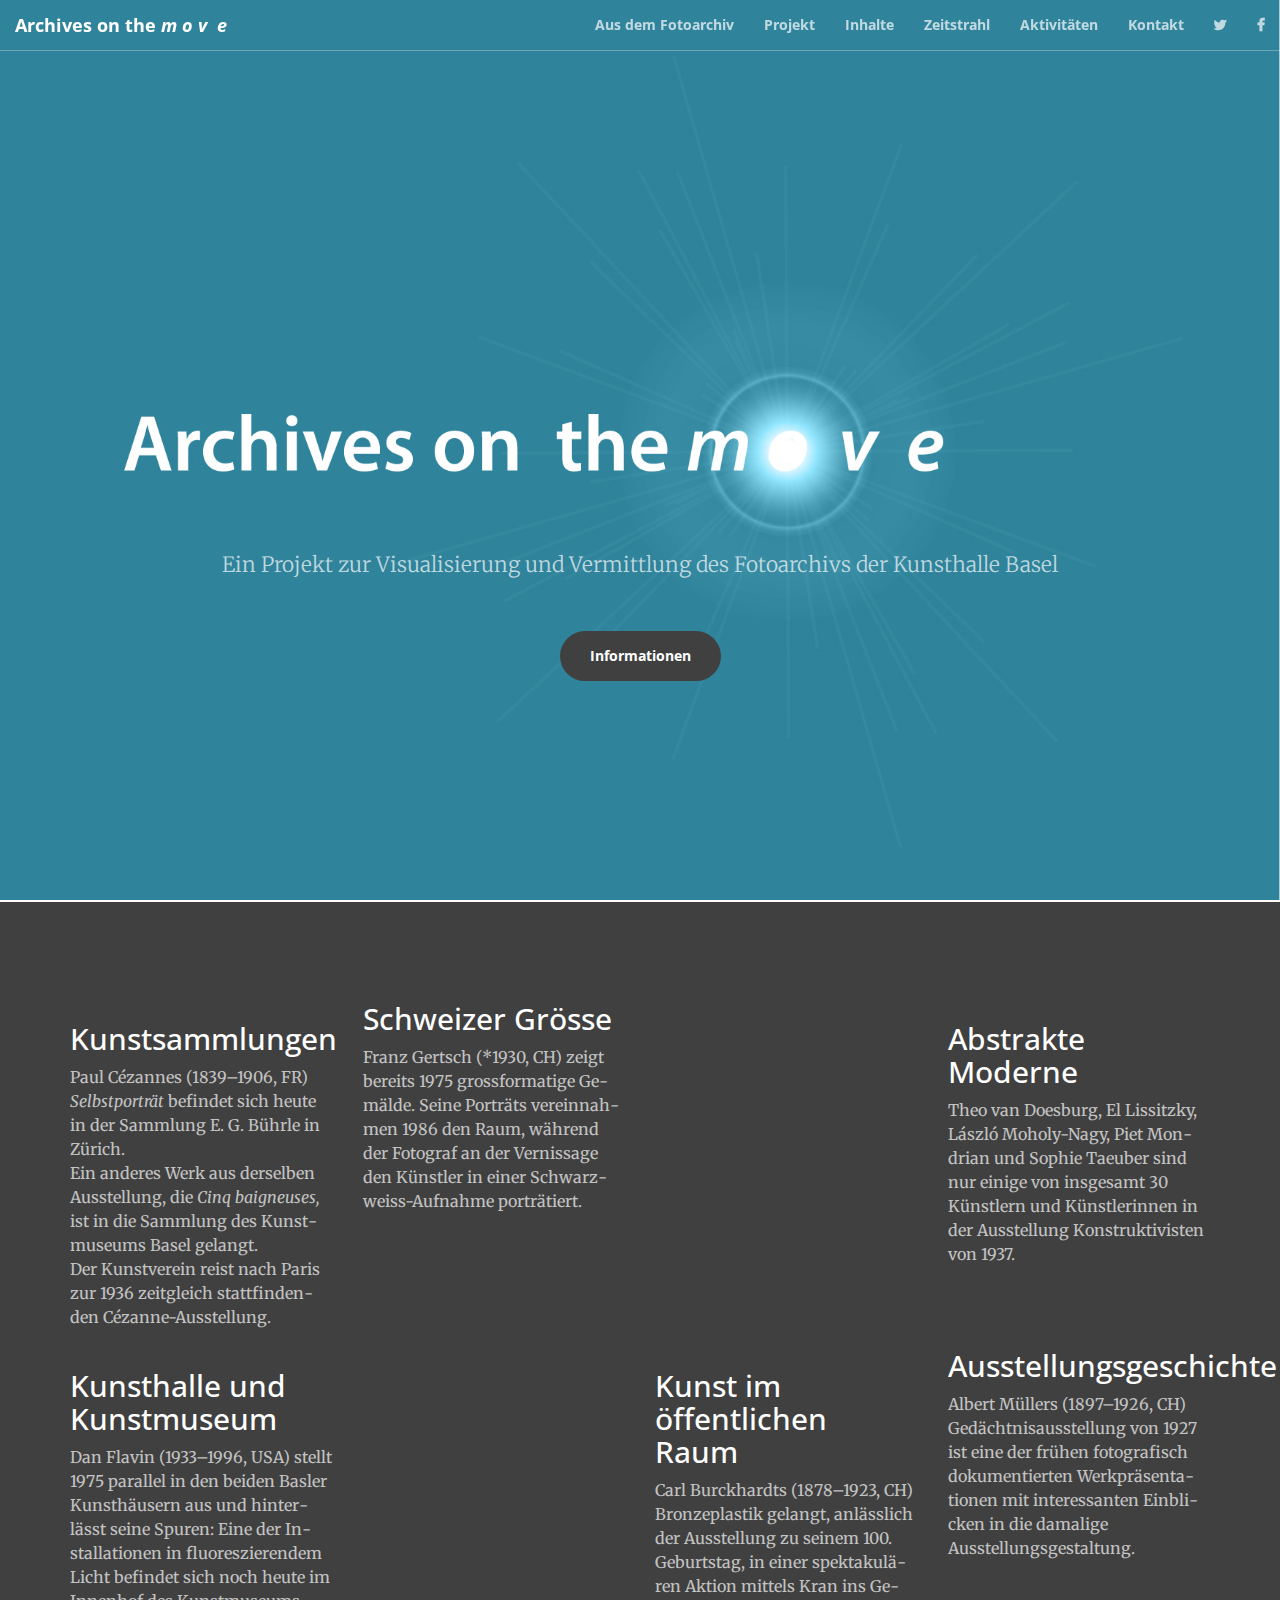
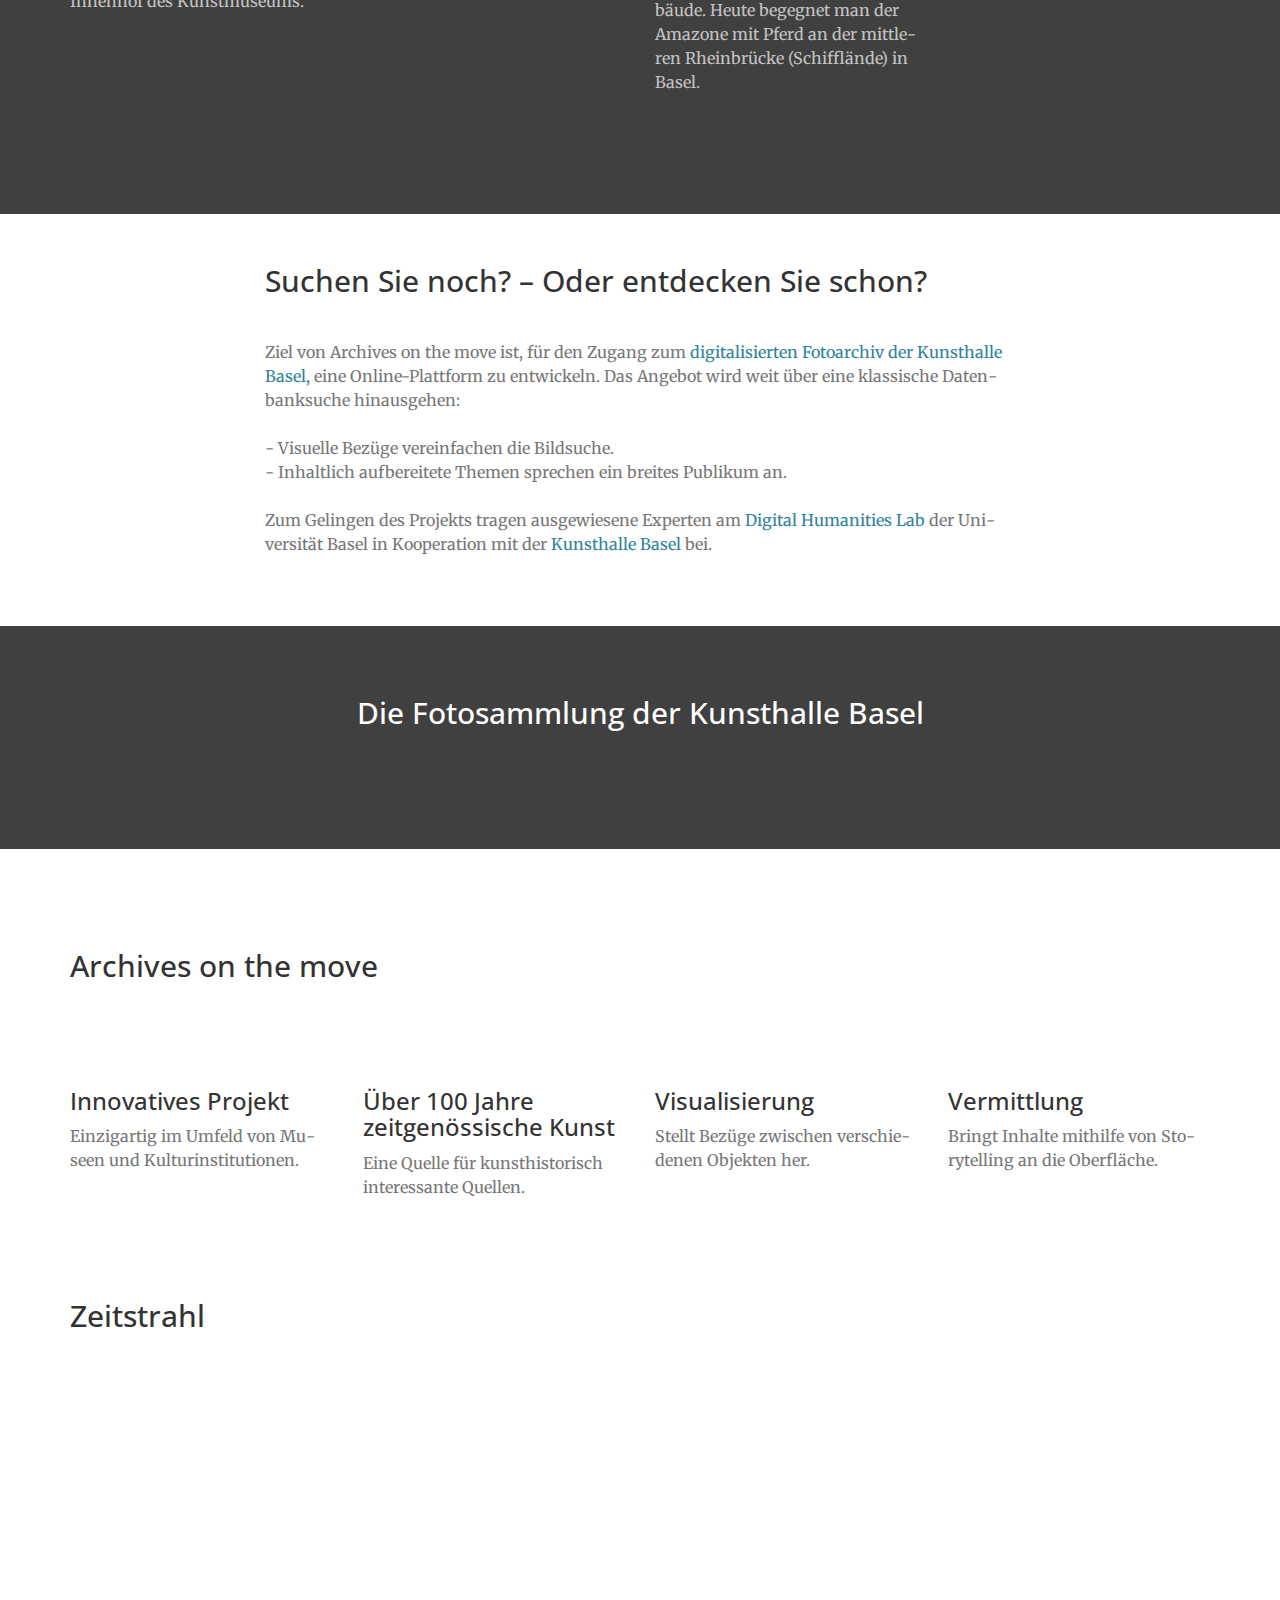
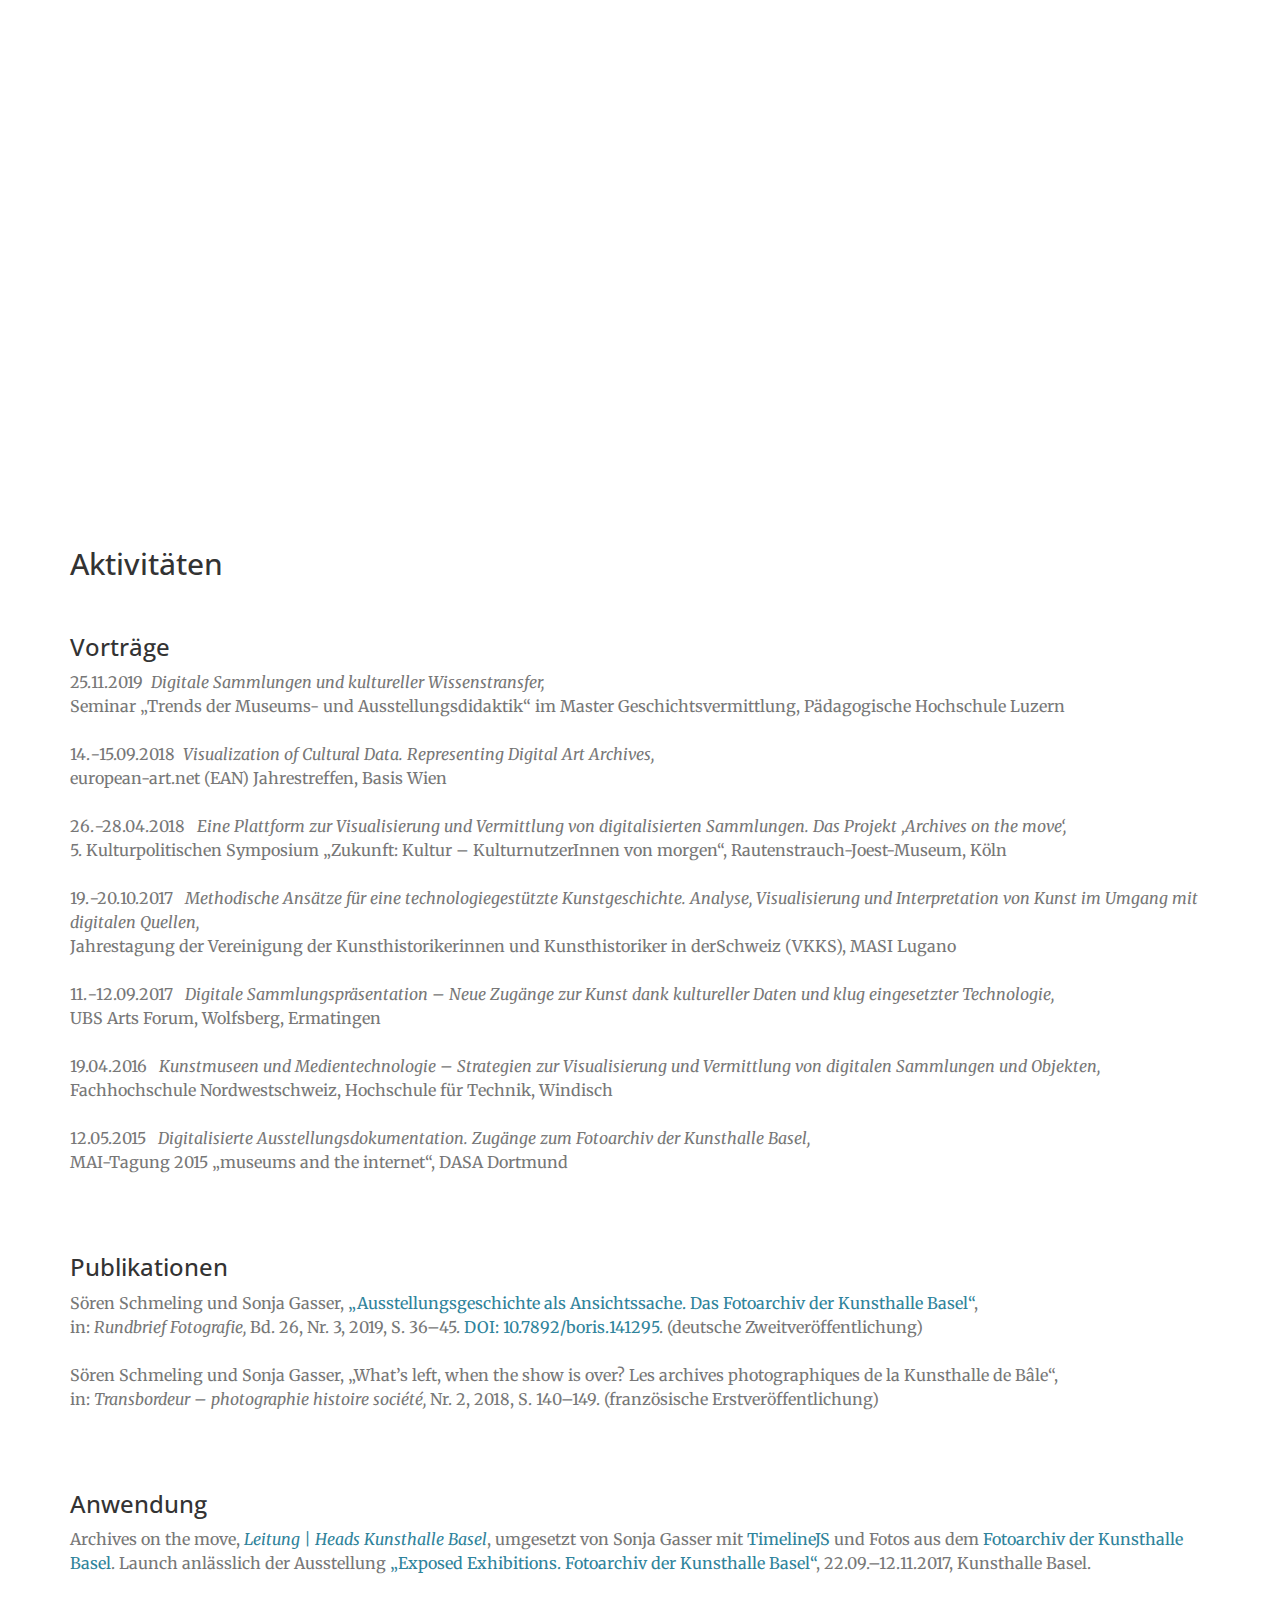
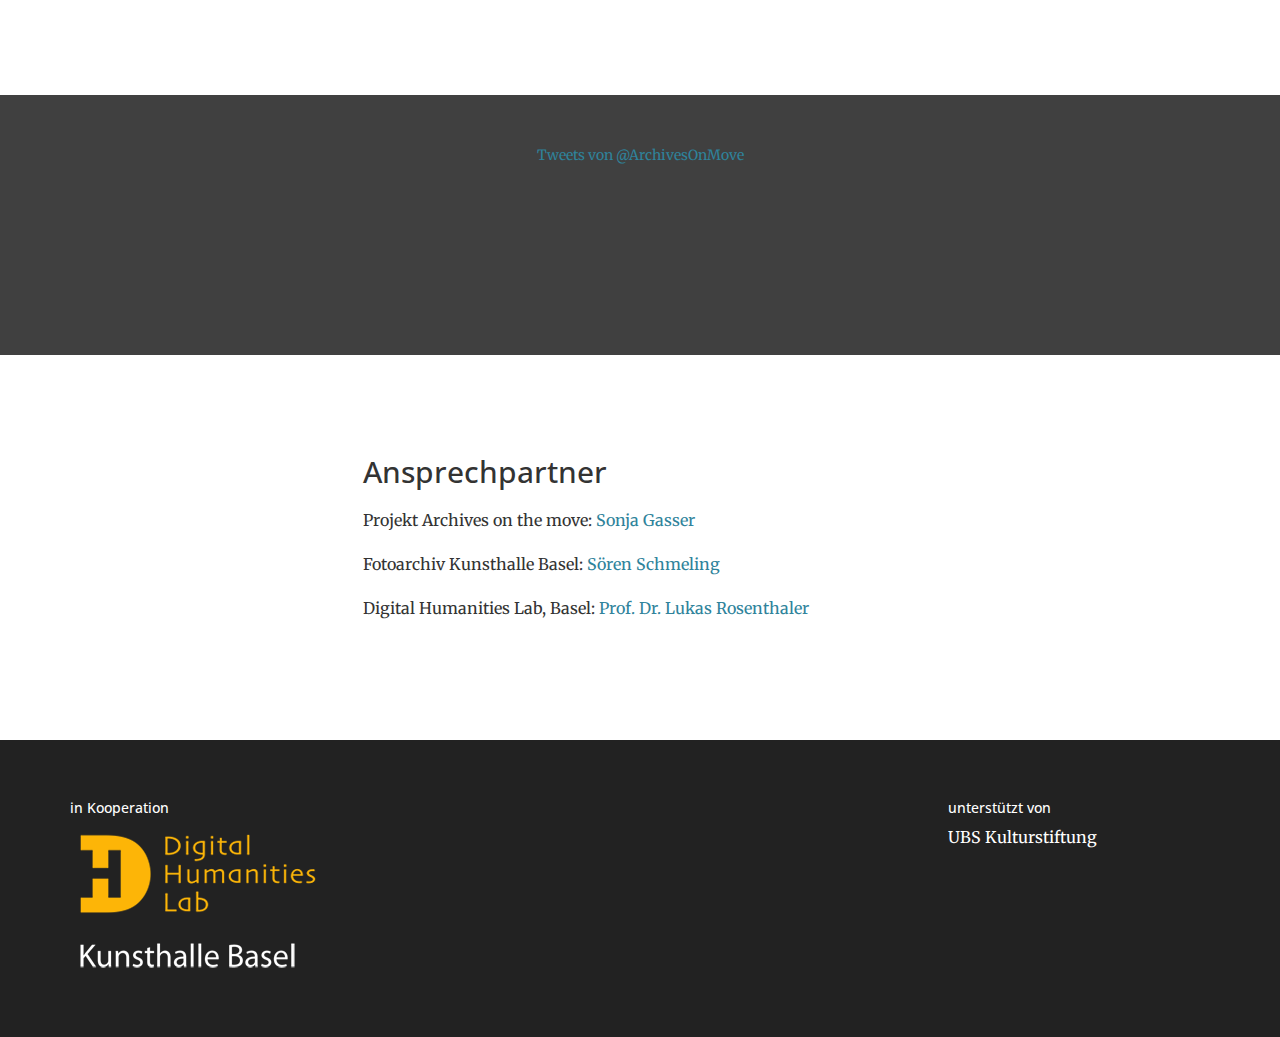
==== commit 709e5e94: "Update index.html" ====
--- a/index.html
+++ b/index.html
@@ -15,8 +15,10 @@
     <link rel="stylesheet" href="css/bootstrap.min.css" type="text/css">
 
     <!-- Custom Fonts -->
-    <link href='http://fonts.googleapis.com/css?family=Open+Sans:300italic,400italic,600italic,700italic,800italic,400,300,600,700,800' rel='stylesheet' type='text/css'>
-    <link href='http://fonts.googleapis.com/css?family=Merriweather:400,300,300italic,400italic,700,700italic,900,900italic' rel='stylesheet' type='text/css'>
+    <link rel="preconnect" href="https://fonts.googleapis.com">
+    <link rel="preconnect" href="https://fonts.gstatic.com" crossorigin>
+    <link href="https://fonts.googleapis.com/css2?family=Open+Sans:ital,wght@0,300;0,400;0,600;0,700;0,800;1,300;1,400;1,600;1,700;1,800&display=swap" rel="stylesheet" type='text/css'>
+    <link href="https://fonts.googleapis.com/css2?family=Merriweather:ital,wght@0,300;0,400;0,700;0,900;1,300;1,400;1,700;1,900&display=swap" rel="stylesheet" type='text/css'>
     <link rel="stylesheet" href="font-awesome/css/font-awesome.min.css" type="text/css">
 
     <!-- Plugin CSS -->
@@ -410,7 +412,7 @@
         <!-- 
         <iframe src="http://archivesonthemove.org/timeline" width="100%" height="700" frameborder="0" allowTransparency="true"></iframe>
         -->
-        <iframe src="https://github.com/SonjaGasser/archivesonthemove/blob/main/timeline/index.html" width="100%" height="700" frameborder="0" allowTransparency="true"></iframe>
+        <iframe src="https://sonjagasser.github.io/archivesonthemove/timeline/" width="100%" height="700" frameborder="0" allowTransparency="true"></iframe>
     </section>
 
     <section id="aktivitäten">
@@ -437,16 +439,25 @@
                             <i>Kunstmuseen und Medientechnologie – Strategien zur Visualisierung und Vermittlung von digitalen Sammlungen und Objekten,</i> <br>Fachhochschule Nordwestschweiz, Hochschule für Technik, Windisch
                             <br /> <br /> 12.05.2015&ensp;
                             <i>Digitalisierte Ausstellungsdokumentation. Zugänge zum Fotoarchiv der Kunsthalle Basel,</i> <br>MAI-Tagung 2015 „museums and the internet“, DASA Dortmund
-
-                            </br>
-                            </br>
-                            <h3>Publikationen</h3>
-                            <p class="text-muted">
-                                Sören Schmeling und Sonja Gasser, <a href="https://boris.unibe.ch/141295/1/RF103_Schmeling%2BGasser.pdf" target="_blank">„Ausstellungsgeschichte als Ansichtssache. Das Fotoarchiv der Kunsthalle Basel“</a>, <br>in: <i>Rundbrief Fotografie,</i>                                Bd. 26, Nr. 3, 2019, S. 36–45. <a href="http://dx.doi.org/10.7892/boris.141295" target="_blank">DOI: 10.7892/boris.141295</a>. (deutsche Zweitveröffentlichung)
-                                <br />
-                                <br /> Sören Schmeling und Sonja Gasser, „What’s left, when the show is over? Les archives photographiques de la Kunsthalle de Bâle“, <br>in: <i>Transbordeur – photographie histoire société,</i> Nr. 2, 2018, S. 140–149.
-                                (französische Erstveröffentlichung)
-                            </p>
+                        </p>
+                        </br>
+                        </br>
+                        <h3>Publikationen</h3>
+                        <p class="text-muted">
+                            Sören Schmeling und Sonja Gasser, <a href="https://boris.unibe.ch/141295/1/RF103_Schmeling%2BGasser.pdf" target="_blank">„Ausstellungsgeschichte als Ansichtssache. Das Fotoarchiv der Kunsthalle Basel“</a>, <br>in: <i>Rundbrief Fotografie,</i>                            Bd. 26, Nr. 3, 2019, S. 36–45. <a href="http://dx.doi.org/10.7892/boris.141295" target="_blank">DOI: 10.7892/boris.141295</a>. (deutsche Zweitveröffentlichung)
+                            <br />
+                            <br /> Sören Schmeling und Sonja Gasser, „What’s left, when the show is over? Les archives photographiques de la Kunsthalle de Bâle“, <br>in: <i>Transbordeur – photographie histoire société,</i> Nr. 2, 2018, S. 140–149. (französische
+                            Erstveröffentlichung)
+                        </p>
+                        </br>
+                        </br>
+                        <h3>Anwendung</h3>
+                        <p class="text-muted">
+                            Archives on the move, <a href="#zeitstrahl"><i>Leitung | Heads Kunsthalle Basel</i></a>, umgesetzt von Sonja Gasser mit <a href="https://timeline.knightlab.com/" target="_blank">TimelineJS</a> und Fotos aus dem <a href="https://www.salsah.org/kuhaba/"
+                                target="_blank">Fotoarchiv der Kunsthalle Basel</a>. Launch anlässlich der Ausstellung
+                            <a href="https://www.kunsthallebasel.ch/exhibition/exposed-exhibitions-fotoarchiv-der-kunsthalle-basel/" target="_blank">„Exposed Exhibitions. Fotoarchiv der Kunsthalle Basel“</a>, 22.09.–12.11.2017, Kunsthalle Basel.
+                        </p>
+                    </p>
                 </div>
             </div>
         </div>
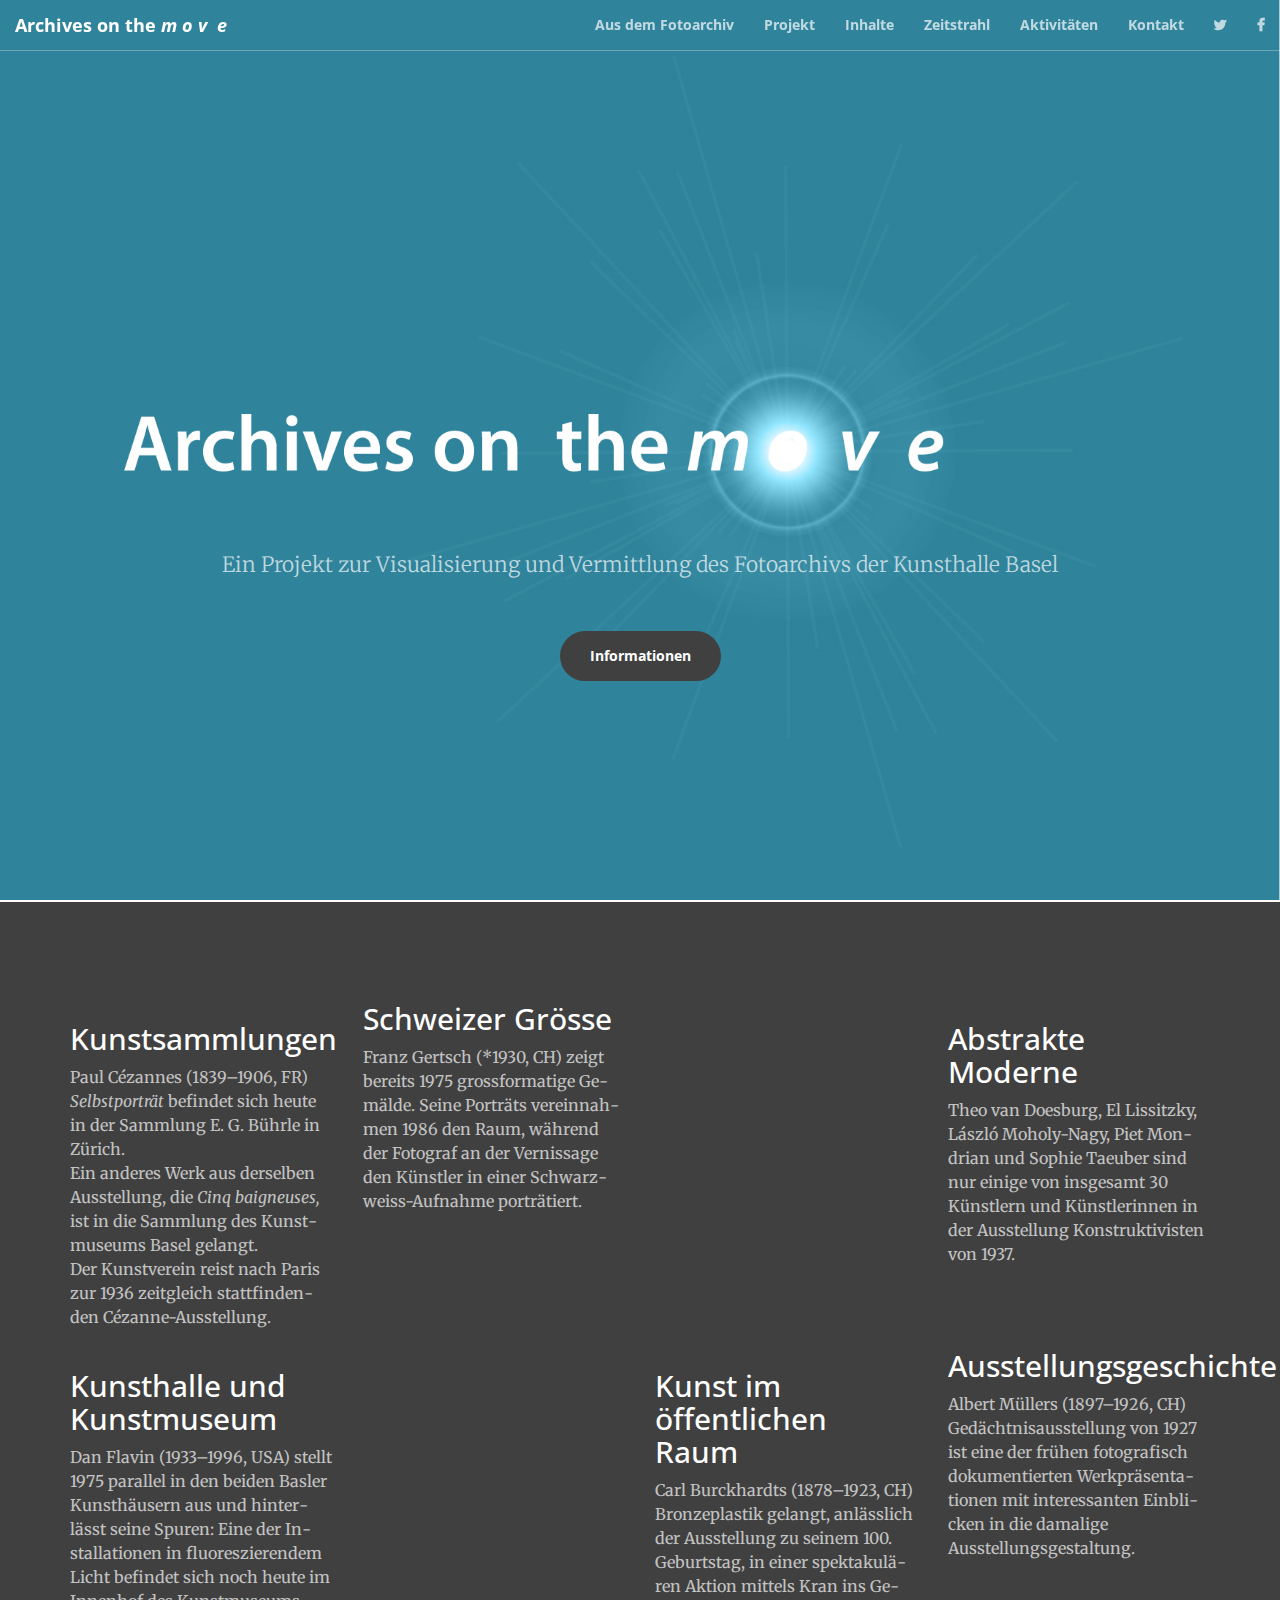
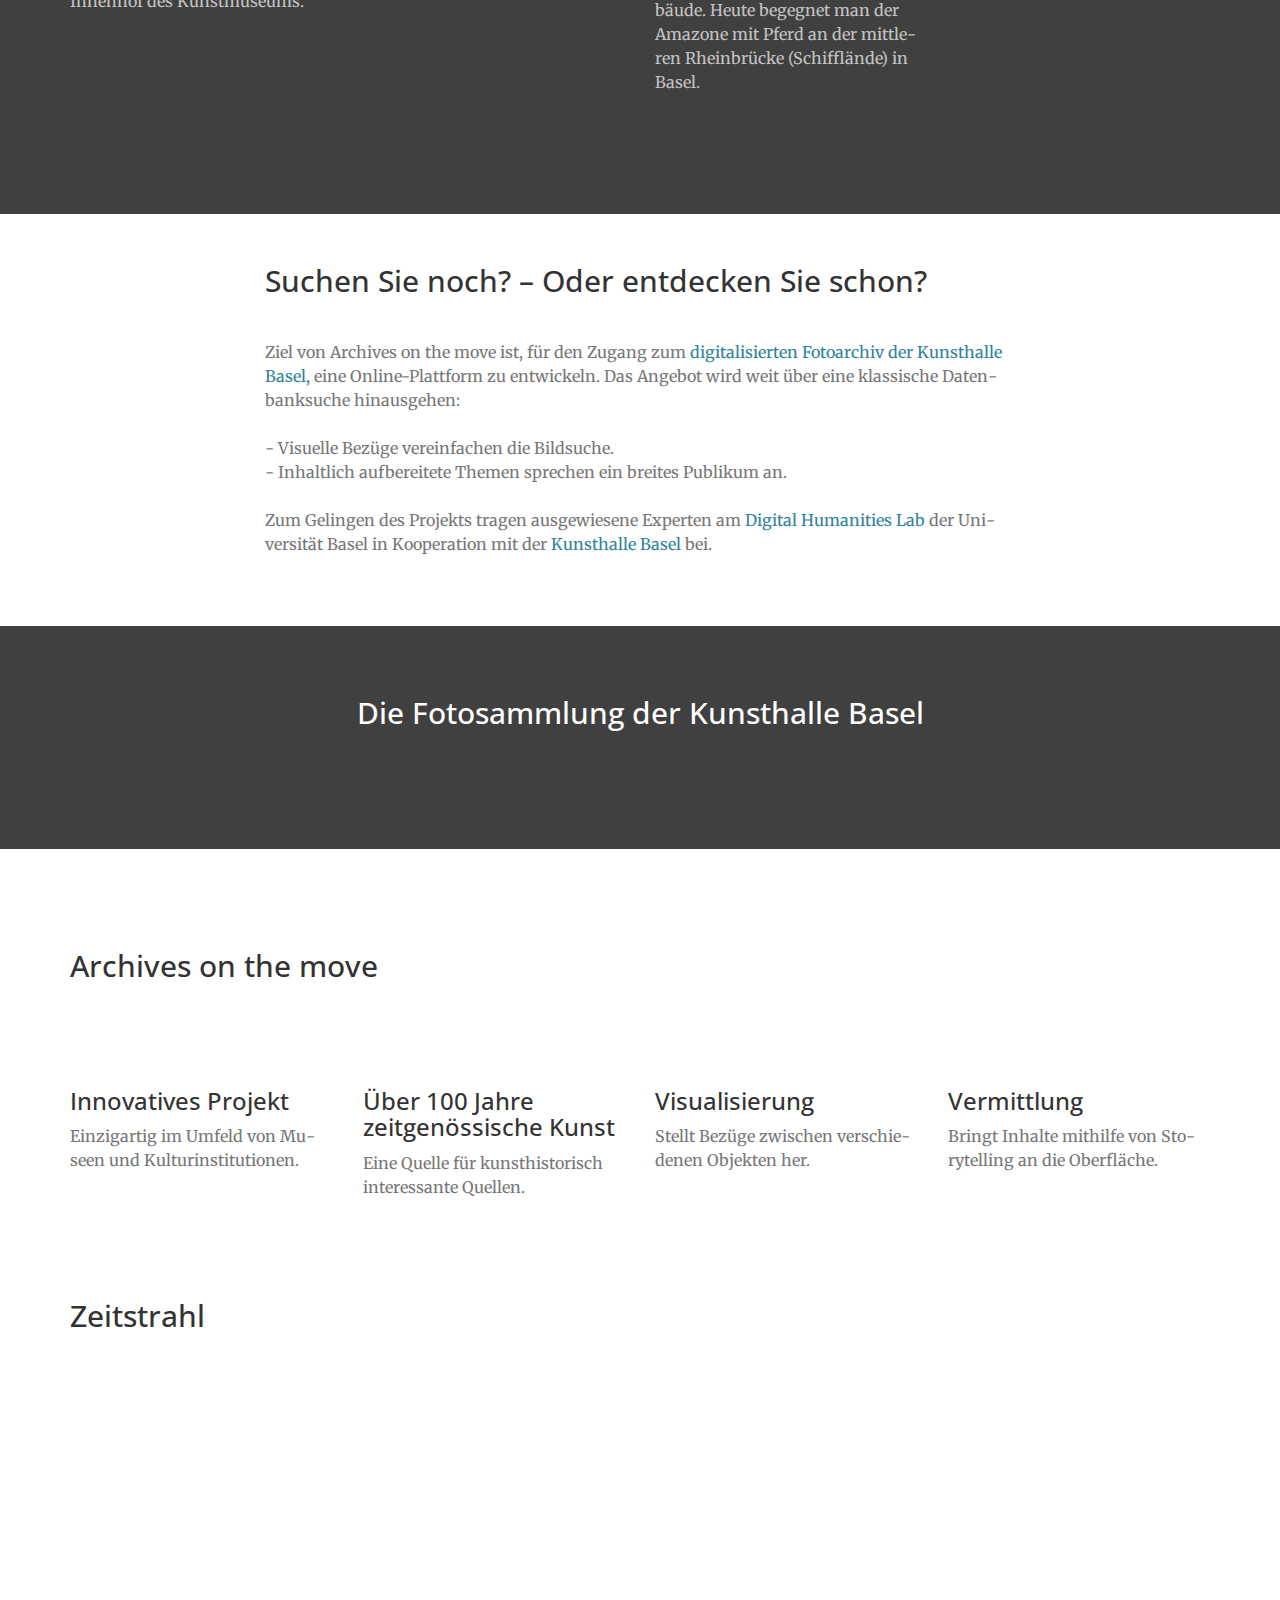
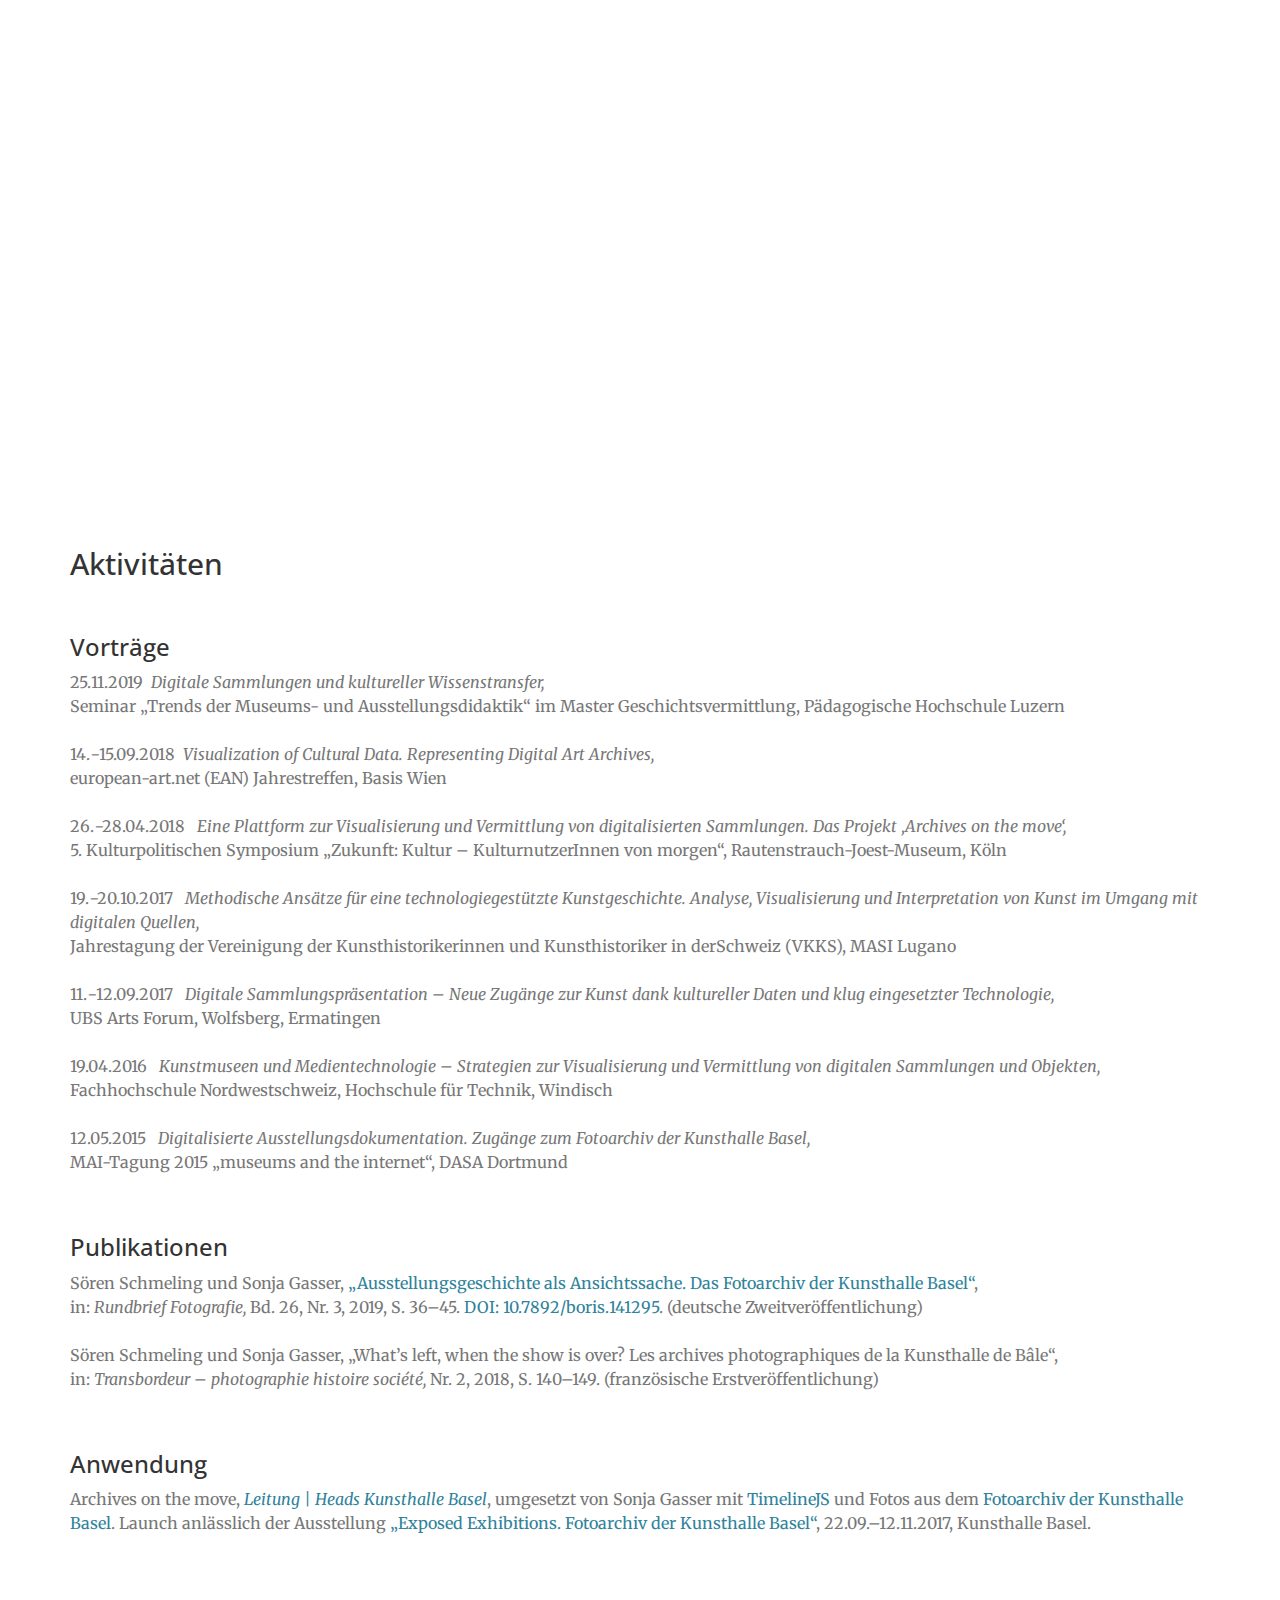
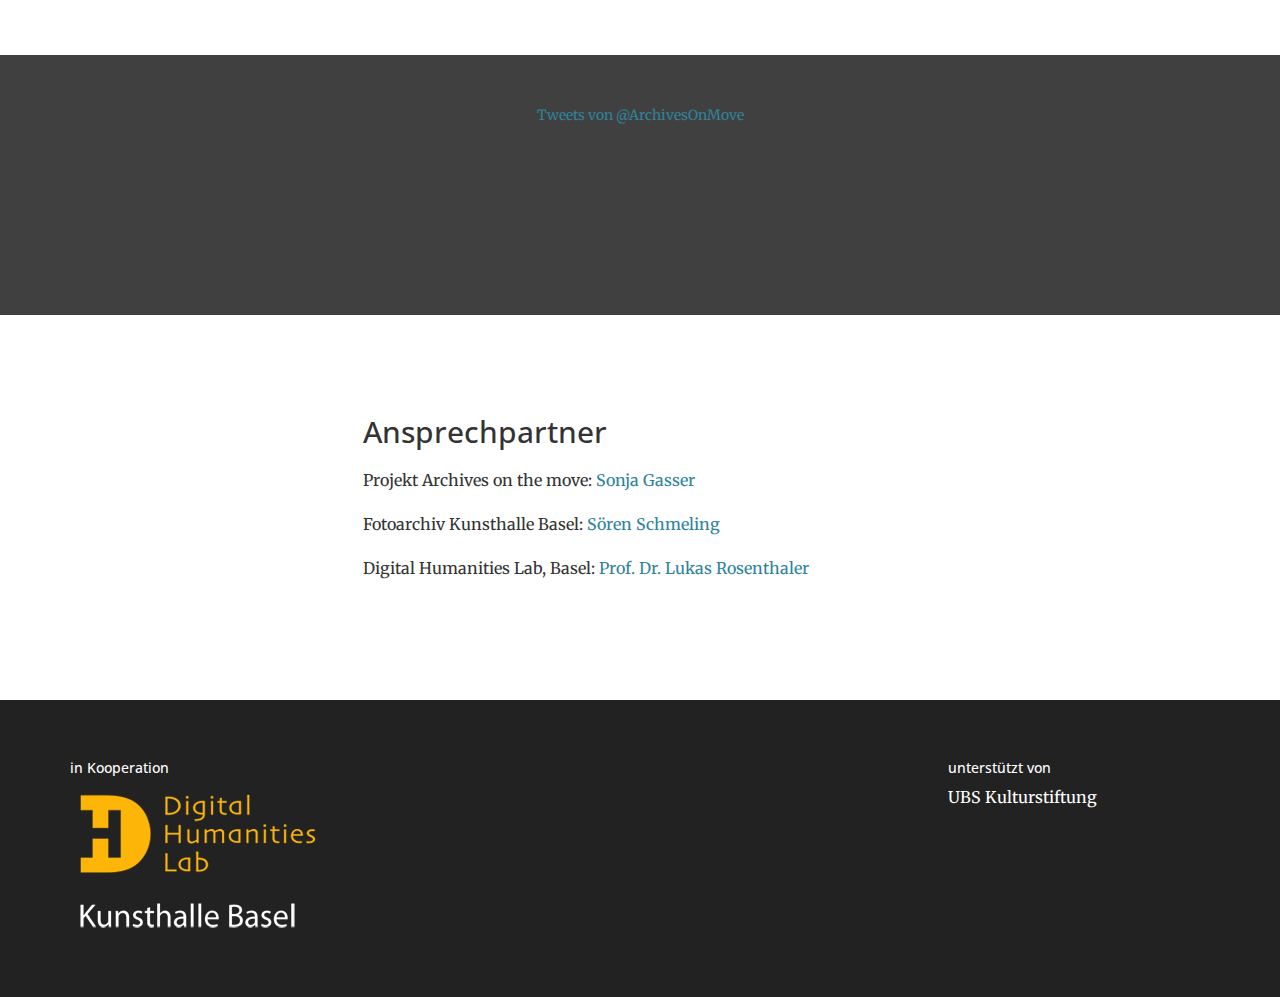
==== commit 6c180ef7: "Update index.html" ====
--- a/index.html
+++ b/index.html
@@ -441,7 +441,6 @@
                             <i>Digitalisierte Ausstellungsdokumentation. Zugänge zum Fotoarchiv der Kunsthalle Basel,</i> <br>MAI-Tagung 2015 „museums and the internet“, DASA Dortmund
                         </p>
                         </br>
-                        </br>
                         <h3>Publikationen</h3>
                         <p class="text-muted">
                             Sören Schmeling und Sonja Gasser, <a href="https://boris.unibe.ch/141295/1/RF103_Schmeling%2BGasser.pdf" target="_blank">„Ausstellungsgeschichte als Ansichtssache. Das Fotoarchiv der Kunsthalle Basel“</a>, <br>in: <i>Rundbrief Fotografie,</i>                            Bd. 26, Nr. 3, 2019, S. 36–45. <a href="http://dx.doi.org/10.7892/boris.141295" target="_blank">DOI: 10.7892/boris.141295</a>. (deutsche Zweitveröffentlichung)
@@ -449,7 +448,6 @@
                             <br /> Sören Schmeling und Sonja Gasser, „What’s left, when the show is over? Les archives photographiques de la Kunsthalle de Bâle“, <br>in: <i>Transbordeur – photographie histoire société,</i> Nr. 2, 2018, S. 140–149. (französische
                             Erstveröffentlichung)
                         </p>
-                        </br>
                         </br>
                         <h3>Anwendung</h3>
                         <p class="text-muted">
